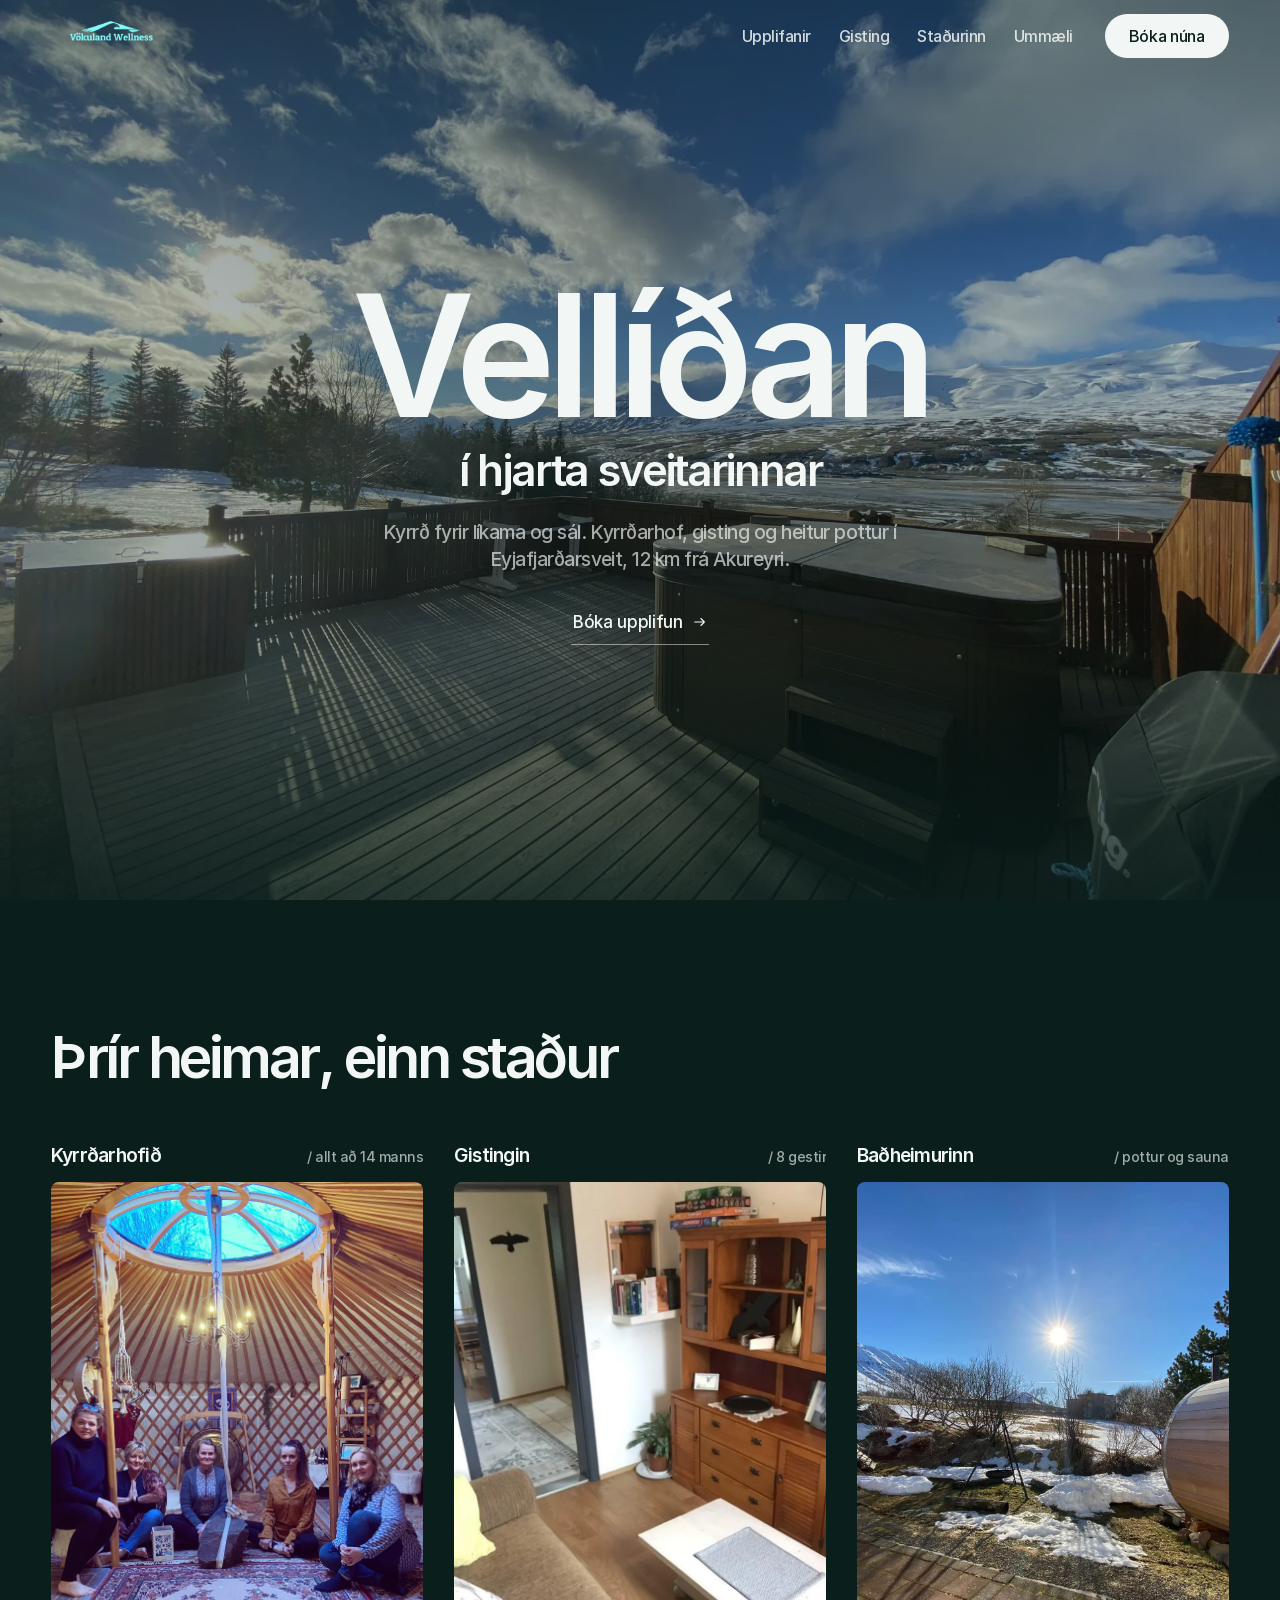
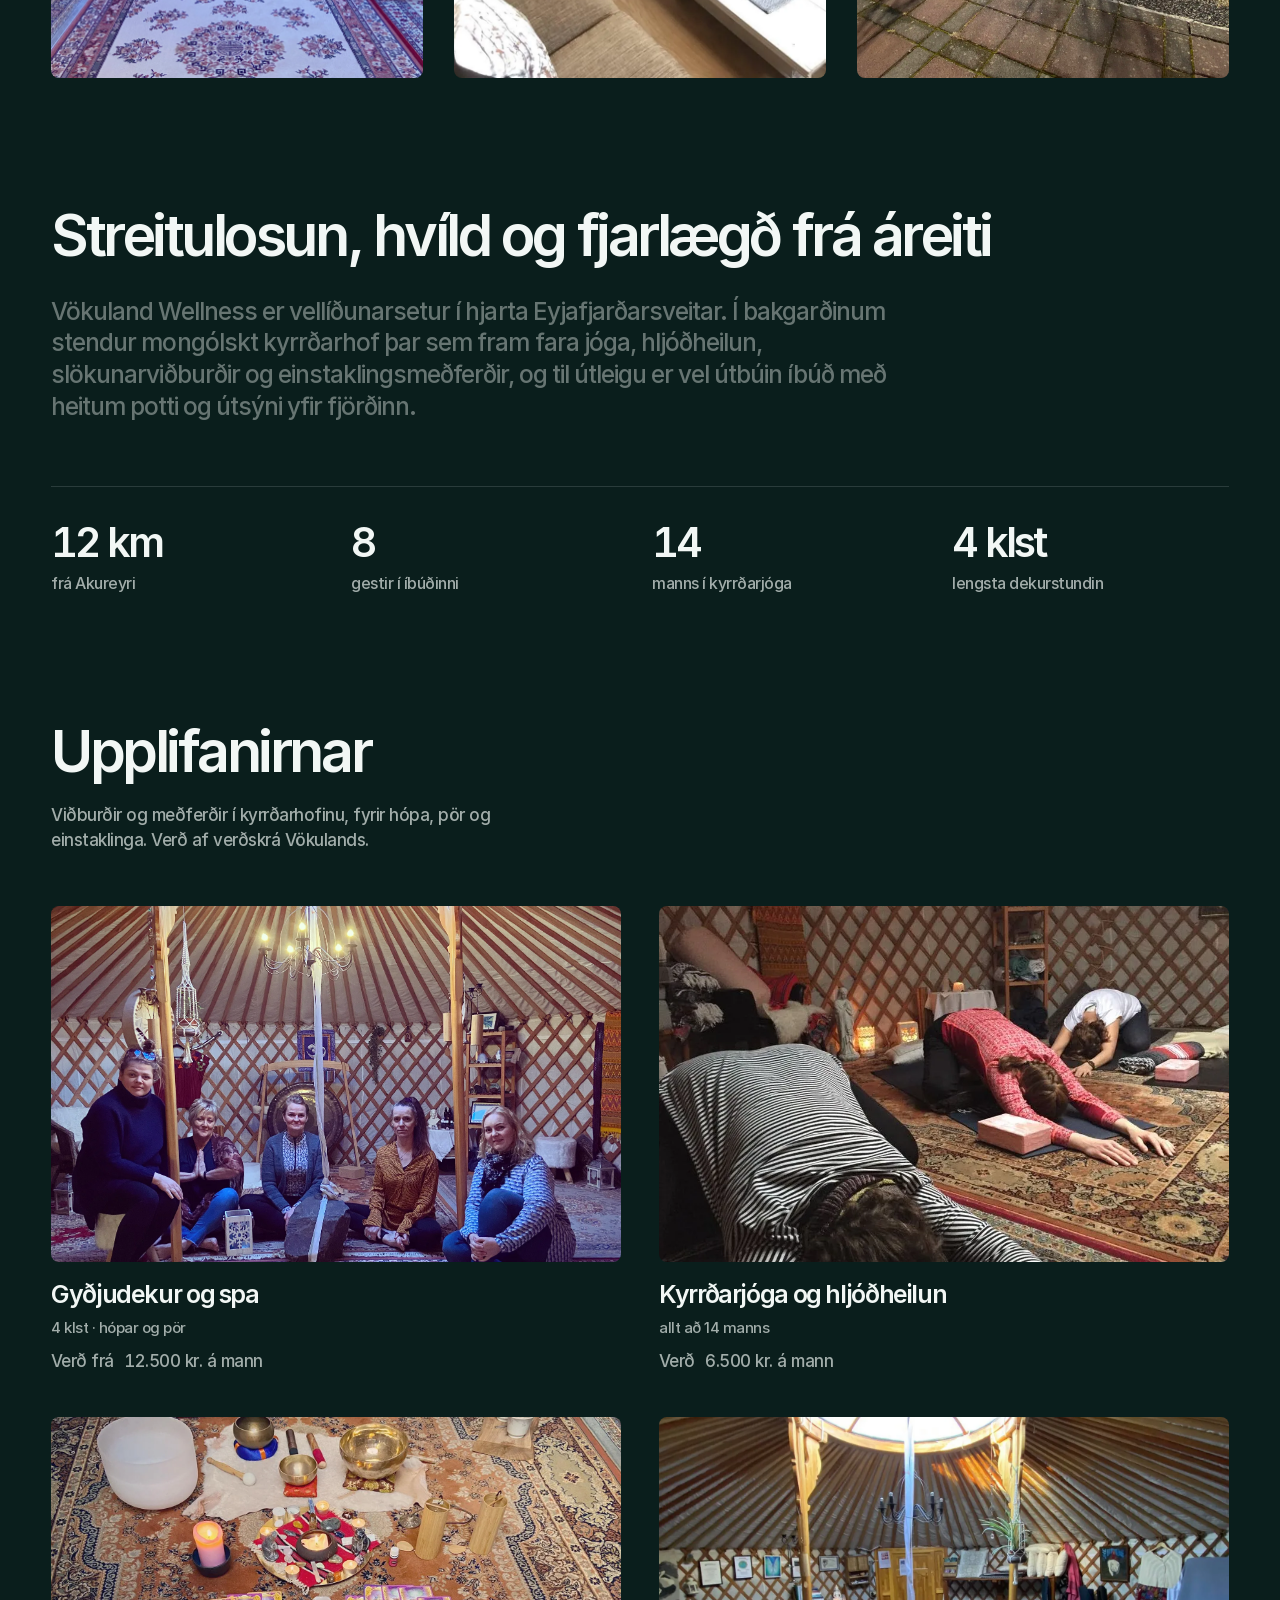
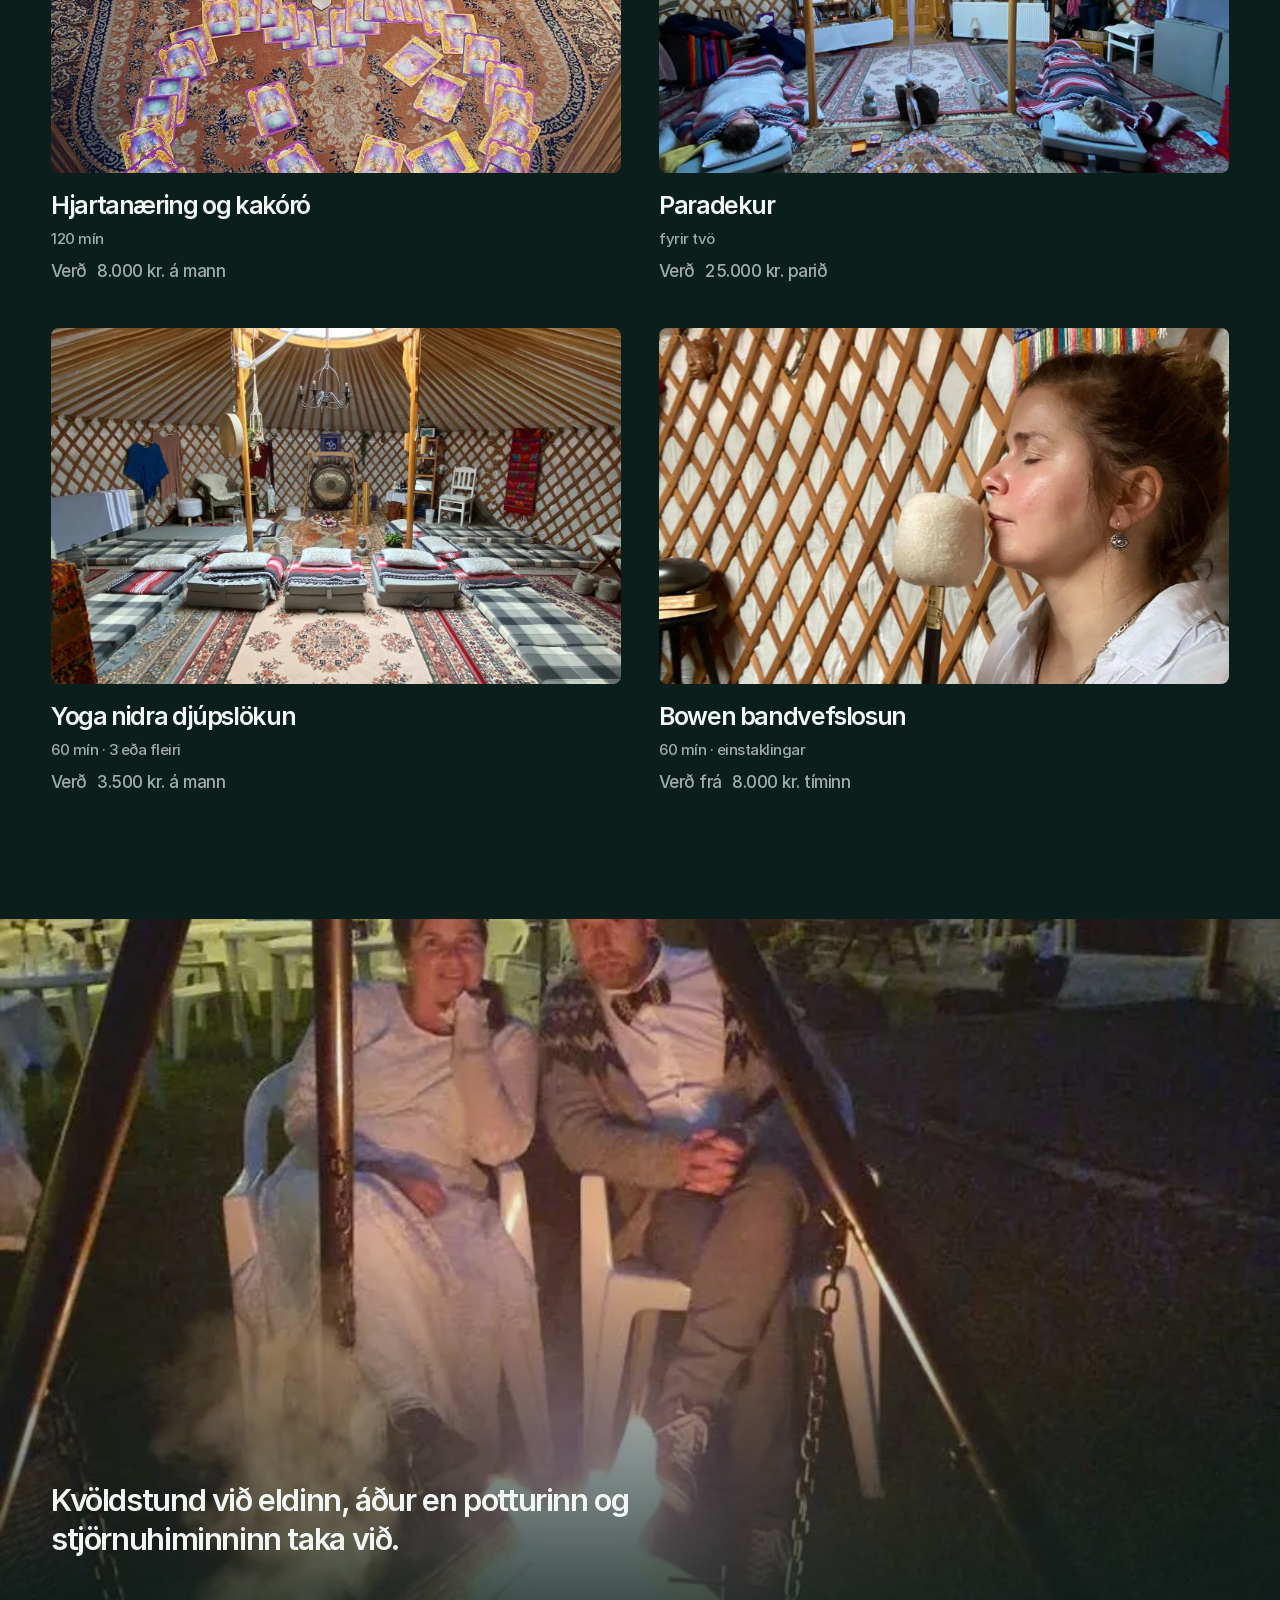
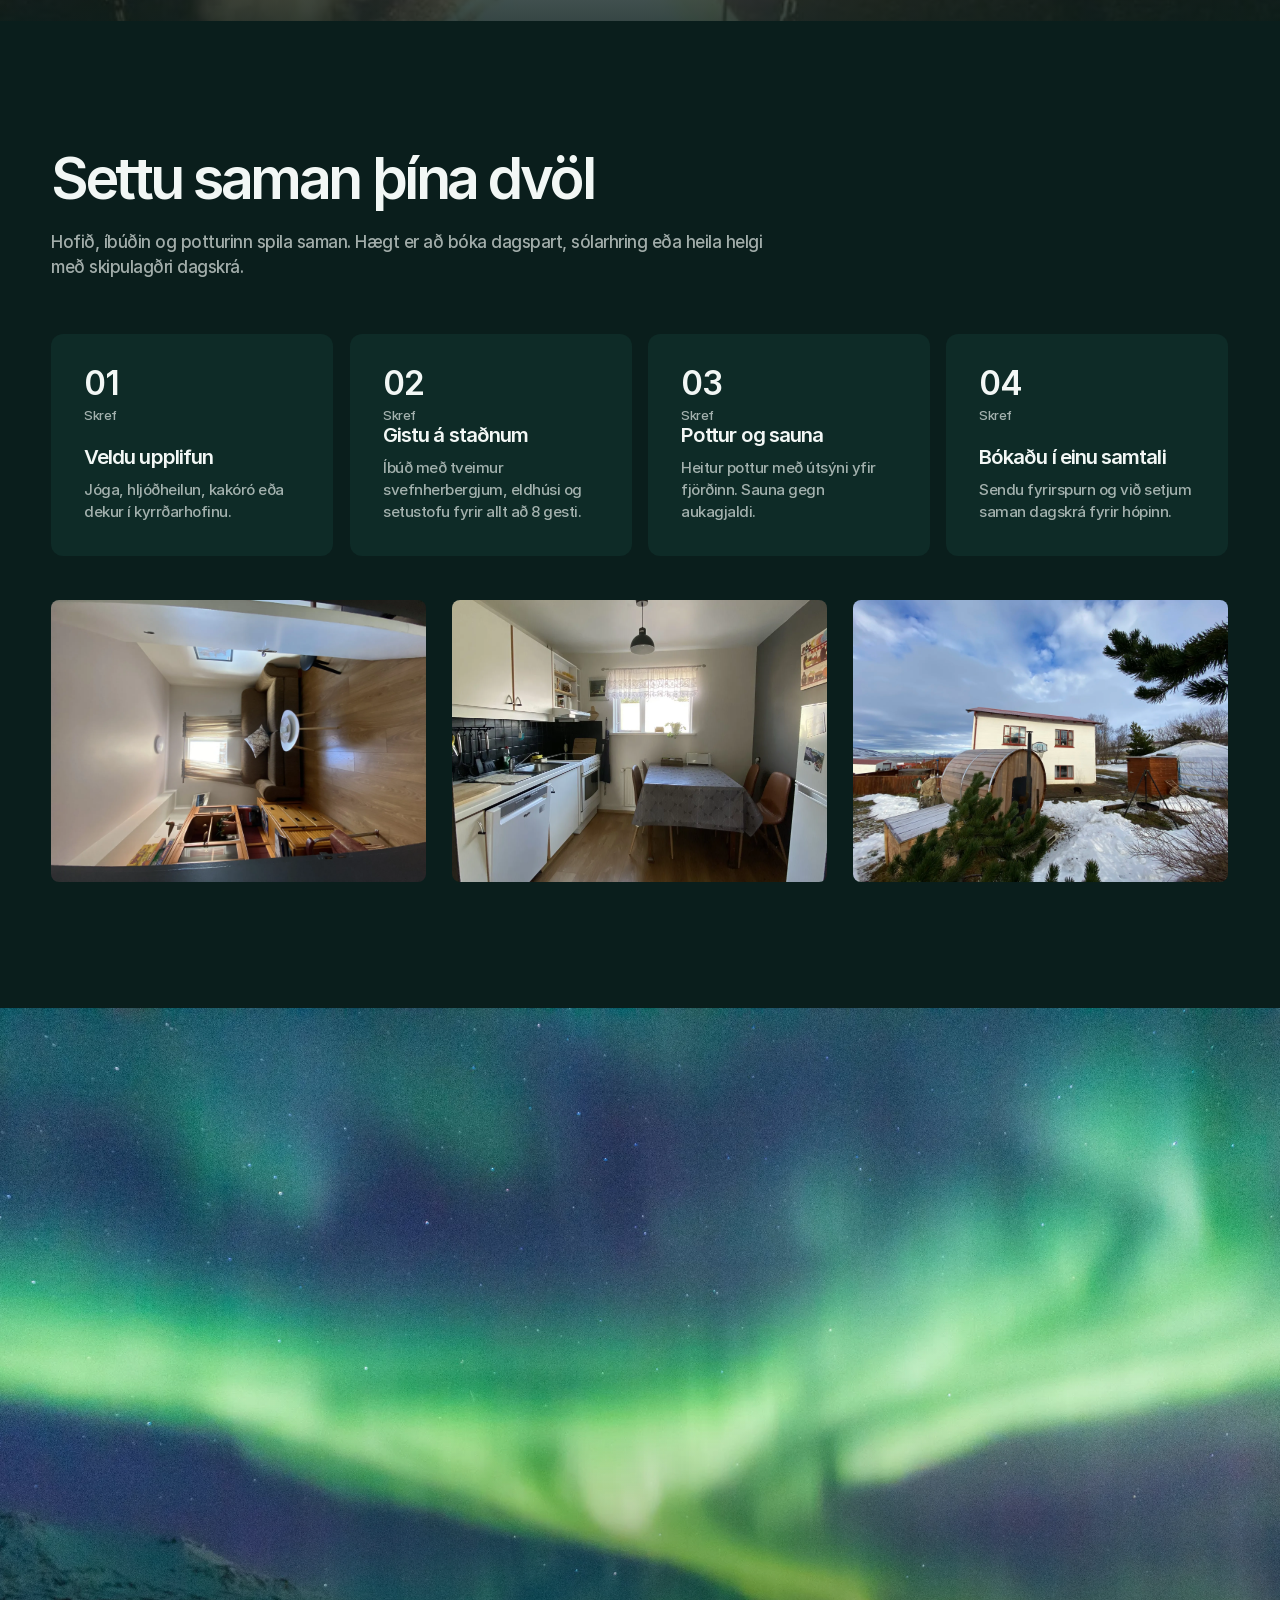
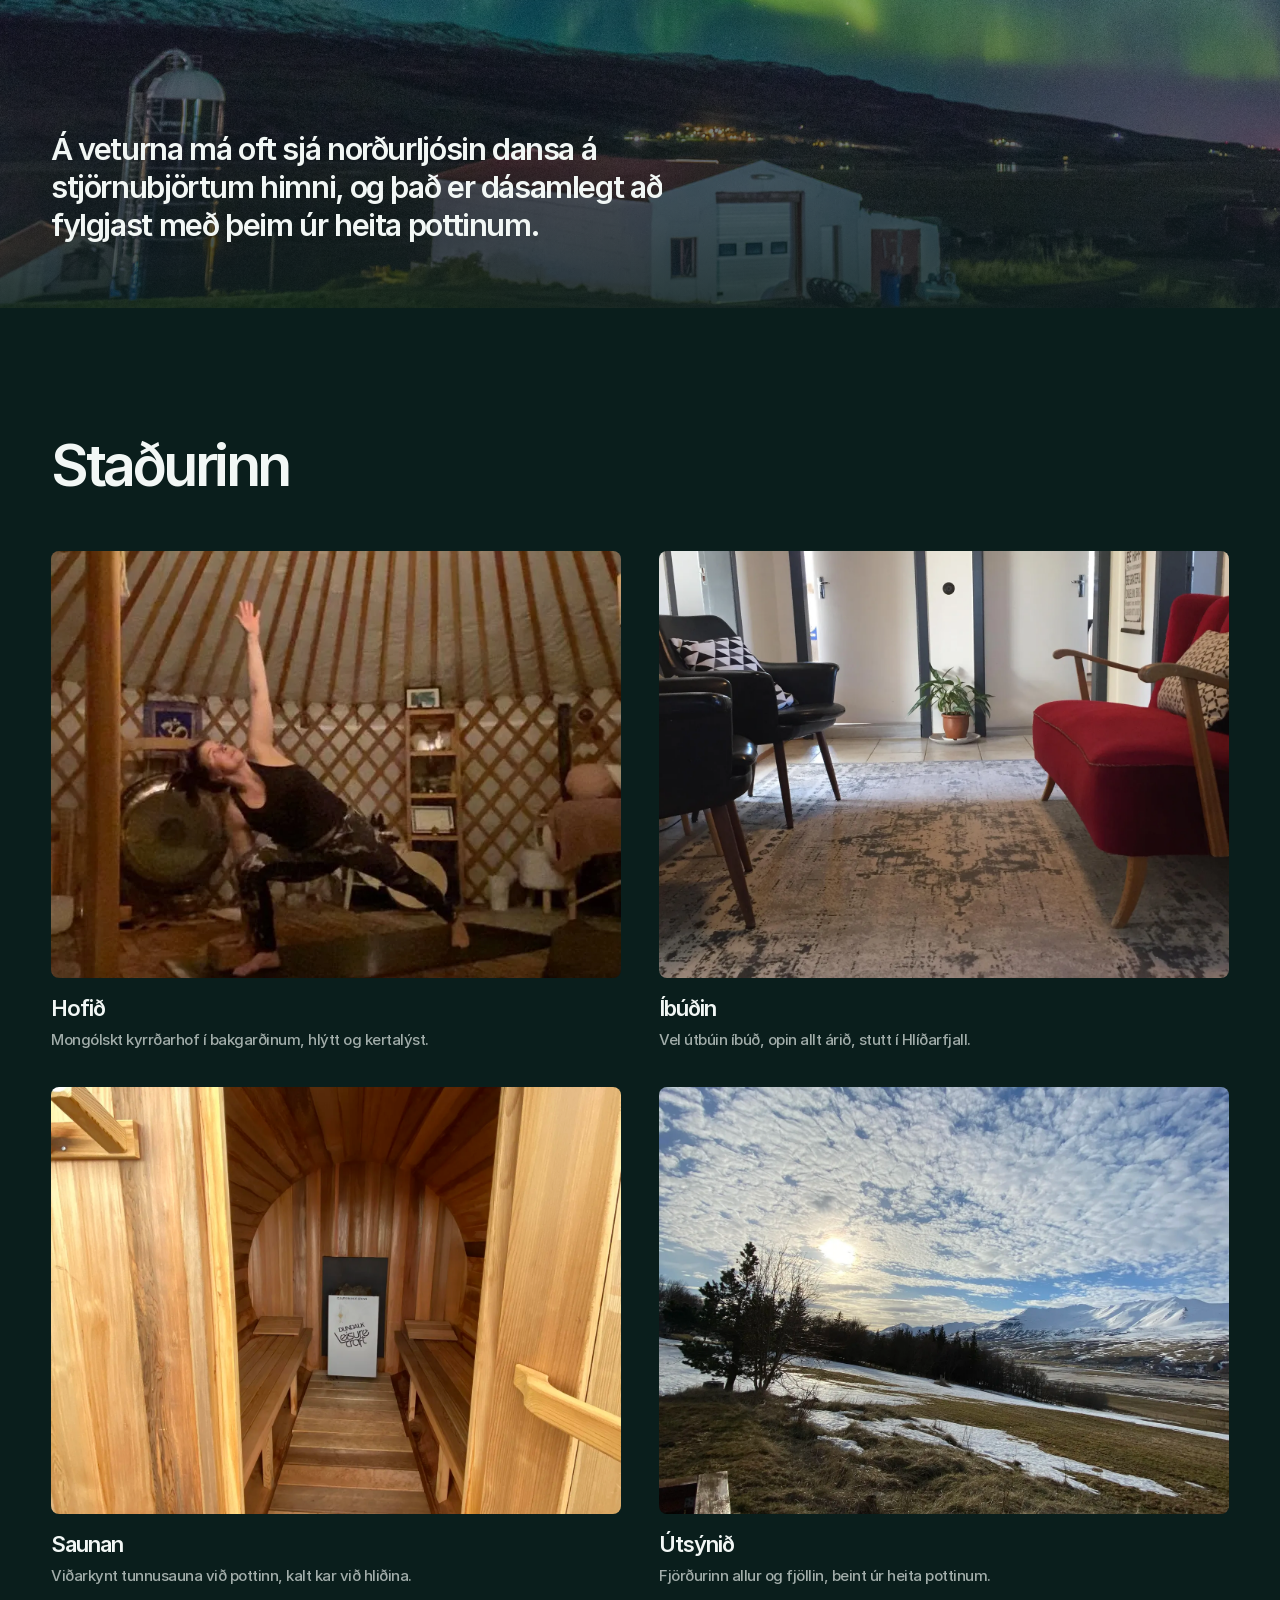
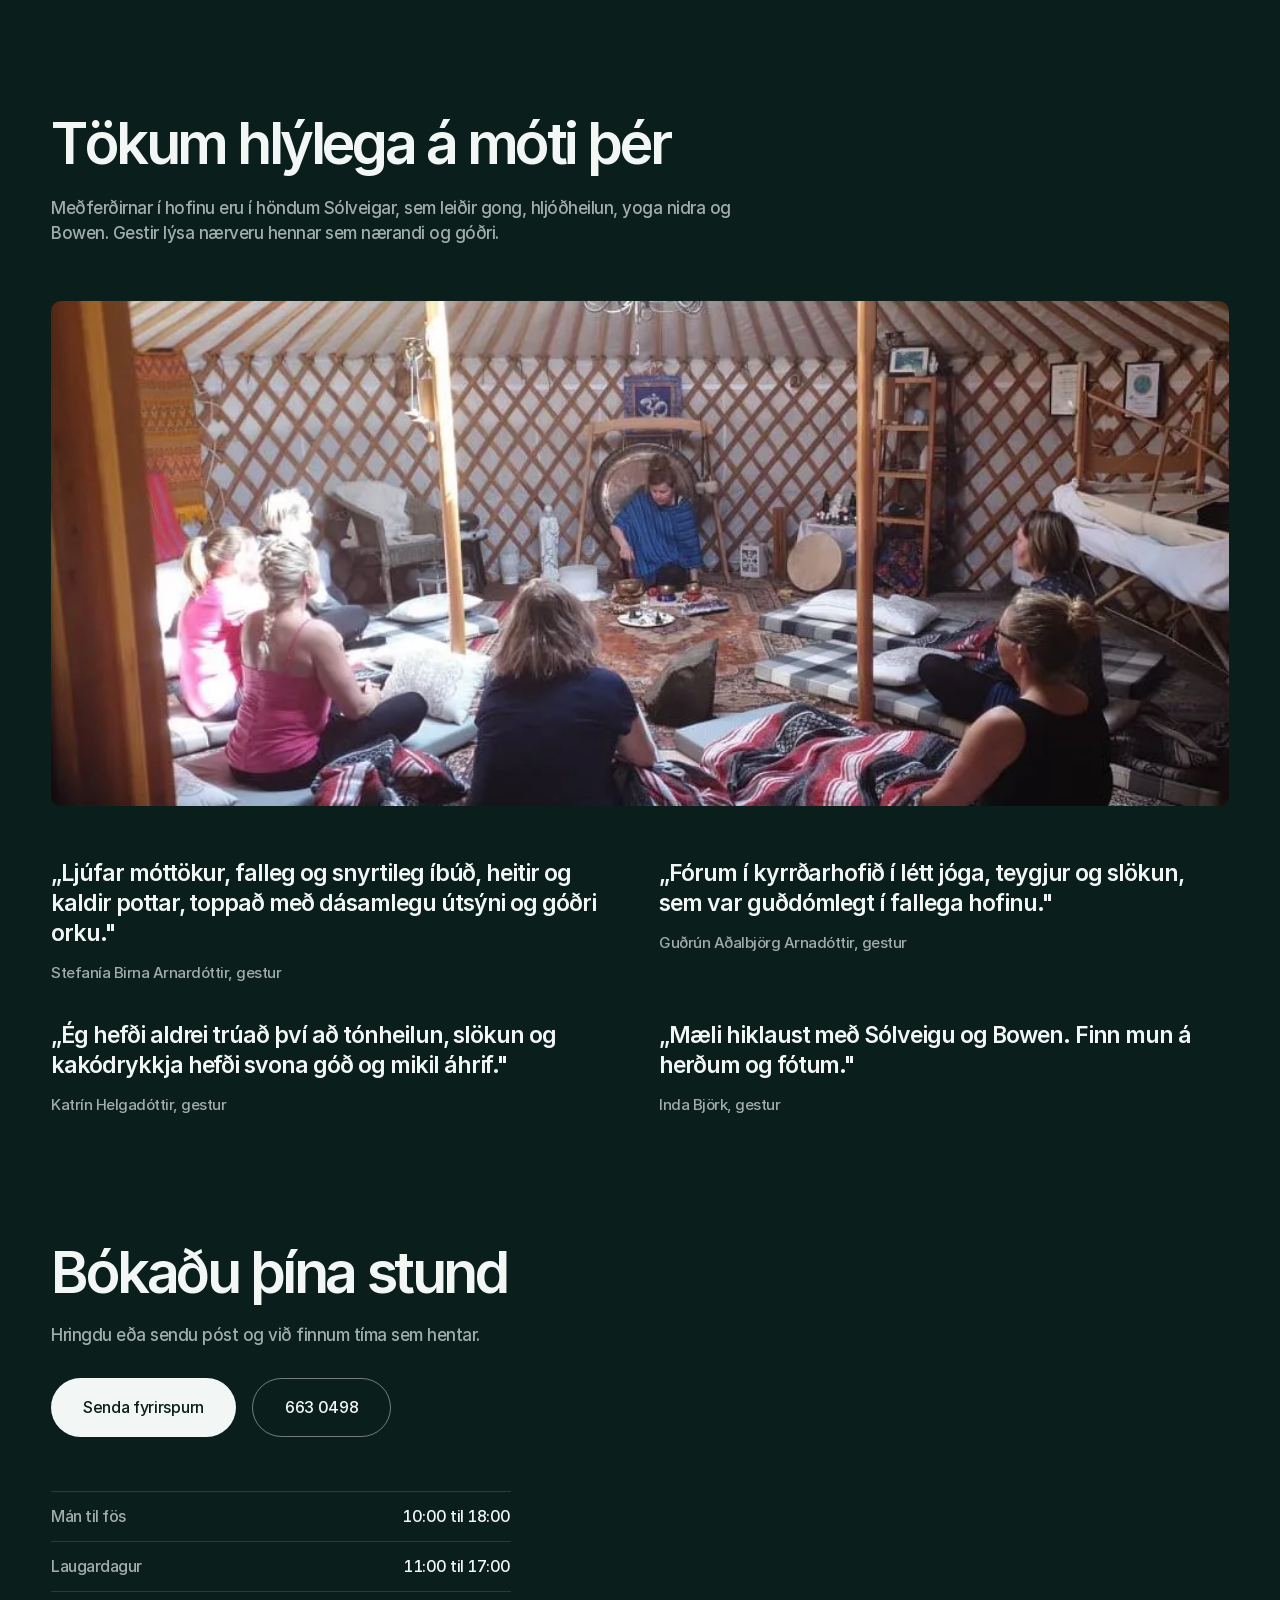
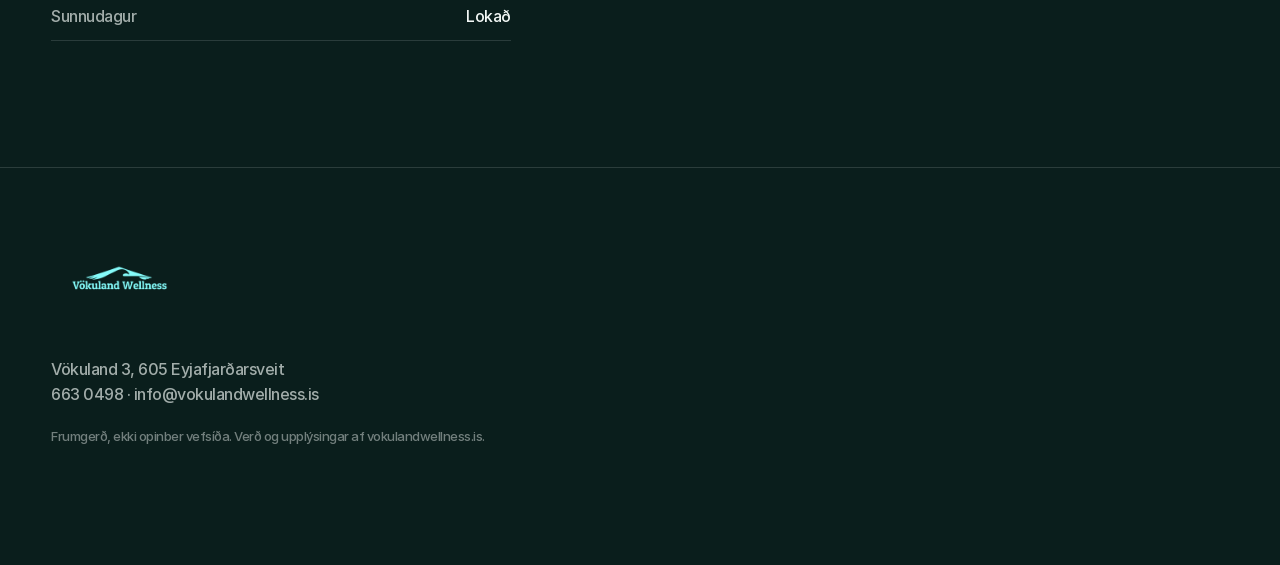
==== index.html @ 325814fb "Vökuland Wellness redesign prototype" ====
<!doctype html>
<html lang="is">
<head>
<meta charset="utf-8">
<meta name="viewport" content="width=device-width, initial-scale=1">
<title>Vökuland Wellness | Vellíðan í hjarta sveitarinnar</title>
<meta name="description" content="Kyrrðarhof, gisting og heitur pottur í Eyjafjarðarsveit, 12 km frá Akureyri. Jóga, hljóðheilun, Bowen og dekurstundir fyrir hópa, pör og einstaklinga.">
<meta name="robots" content="noindex, nofollow">
<meta name="theme-color" content="#0A1E1C">
<link rel="icon" type="image/png" href="assets/img/logo.png">
<link rel="preload" href="assets/fonts/Inter-SemiBold.woff2" as="font" type="font/woff2" crossorigin>
<link rel="preload" href="assets/img/hero-yurt-forsida.webp" as="image" fetchpriority="high">
<link rel="stylesheet" href="styles.css">
</head>
<body>

<a class="skip-link" href="#main">Beint í efni</a>

<header class="nav" id="top">
  <a class="nav-logo" href="#top" aria-label="Vökuland Wellness, efst á síðu">
    <img src="assets/img/logo.png" alt="Vökuland Wellness" width="150" height="120">
  </a>
  <nav class="nav-links" aria-label="Aðalvalmynd">
    <a href="#upplifanir">Upplifanir</a>
    <a href="#gisting">Gisting</a>
    <a href="#stadurinn">Staðurinn</a>
    <a href="#ummaeli">Ummæli</a>
  </nav>
  <a class="btn nav-cta" href="#boka">Bóka núna</a>
  <button class="burger" aria-label="Opna valmynd" aria-expanded="false" aria-controls="mobile-menu">
    <span></span><span></span>
  </button>
</header>

<div class="menu" id="mobile-menu" data-lenis-prevent hidden>
  <nav aria-label="Valmynd í síma">
    <a href="#upplifanir">Upplifanir</a>
    <a href="#gisting">Gisting</a>
    <a href="#stadurinn">Staðurinn</a>
    <a href="#ummaeli">Ummæli</a>
    <a href="#boka">Bóka núna</a>
  </nav>
  <div class="menu-foot">
    <a href="tel:+3546630498">663 0498</a>
    <a href="mailto:info@vokulandwellness.is">info@vokulandwellness.is</a>
  </div>
</div>

<main id="main">

  <!-- 2 · HERO -->
  <section class="hero">
    <picture class="hero-media">
      <source media="(max-width: 700px)" srcset="assets/img/hero-yurt-forsida-1000.webp">
      <img src="assets/img/hero-yurt-forsida.webp" alt="Heiti potturinn á pallinum í Vökulandi í kvöldsól, með útsýni yfir Eyjafjörð" fetchpriority="high">
    </picture>
    <div class="hero-scrim" aria-hidden="true"></div>
    <div class="hero-inner">
      <h1 class="hero-title">
        <span class="hero-word" data-anim="fade-up-big">Vellíðan</span>
        <span class="hero-line2" data-anim="fade-up-big">í hjarta sveitarinnar</span>
      </h1>
      <p class="hero-sub" data-split="lines">Kyrrð fyrir líkama og sál. Kyrrðarhof, gisting og heitur pottur í Eyjafjarðarsveit, 12 km frá Akureyri.</p>
      <div class="hero-cta" data-anim="fade-up-big">
        <a class="btn-quiet" href="#boka">
          <span class="bq-label">Bóka upplifun</span>
          <svg class="bq-arrow" viewBox="0 0 16 16" width="14" height="14" aria-hidden="true" fill="none" stroke="currentColor" stroke-width="1.25">
            <path d="M2 8h11M9 4l4 4-4 4" stroke-linecap="round" stroke-linejoin="round"/>
          </svg>
          <span class="bq-rule" aria-hidden="true"></span>
        </a>
      </div>
    </div>
  </section>

  <!-- 3 · THREE WORLDS -->
  <section class="worlds" aria-labelledby="worlds-h">
    <h2 id="worlds-h" class="h2 tw">Þrír heimar, einn staður</h2>
    <ul class="cat-cards">
      <li class="cat-card">
        <a href="#upplifanir">
          <span class="cat-head"><span class="cat-name">Kyrrðarhofið</span><span class="cat-meta">/ allt að 14 manns</span></span>
          <span class="cat-media"><img src="assets/img/group-gydjudekur.webp" alt="Hópur situr í hring undir ljóshjálmi kyrrðarhofsins" loading="lazy"></span>
        </a>
      </li>
      <li class="cat-card">
        <a href="#gisting">
          <span class="cat-head"><span class="cat-name">Gistingin</span><span class="cat-meta">/ 8 gestir</span></span>
          <span class="cat-media"><img src="assets/img/setustofa.webp" alt="Setustofa íbúðarinnar" loading="lazy"></span>
        </a>
      </li>
      <li class="cat-card">
        <a href="#stadurinn">
          <span class="cat-head"><span class="cat-name">Baðheimurinn</span><span class="cat-meta">/ pottur og sauna</span></span>
          <span class="cat-media"><img src="assets/img/sauna-exterior.webp" alt="Tunnusaunan úti í snjónum" loading="lazy"></span>
        </a>
      </li>
    </ul>
  </section>

  <!-- 4 · ABOUT + STATS -->
  <section class="about" aria-labelledby="about-h">
    <div class="about-copy">
      <h2 id="about-h" class="h2 tw">Streitulosun, hvíld og fjarlægð frá áreiti</h2>
      <p class="body-xl" data-split="brighten">Vökuland Wellness er vellíðunarsetur í hjarta Eyjafjarðarsveitar. Í bakgarðinum stendur mongólskt kyrrðarhof þar sem fram fara jóga, hljóðheilun, slökunarviðburðir og einstaklingsmeðferðir, og til útleigu er vel útbúin íbúð með heitum potti og útsýni yfir fjörðinn.</p>
    </div>
    <dl class="stats" data-anim="stagger">
      <div class="stat"><dt class="stat-n">12 km</dt><dd class="stat-l">frá Akureyri</dd></div>
      <div class="stat"><dt class="stat-n">8</dt><dd class="stat-l">gestir í íbúðinni</dd></div>
      <div class="stat"><dt class="stat-n">14</dt><dd class="stat-l">manns í kyrrðarjóga</dd></div>
      <div class="stat"><dt class="stat-n">4 klst</dt><dd class="stat-l">lengsta dekurstundin</dd></div>
    </dl>
  </section>

  <!-- 5 · EXPERIENCES -->
  <section class="featured" id="upplifanir" aria-labelledby="feat-h">
    <h2 id="feat-h" class="h2 tw">Upplifanirnar</h2>
    <p class="featured-lead" data-split="lines">Viðburðir og meðferðir í kyrrðarhofinu, fyrir hópa, pör og einstaklinga. Verð af verðskrá Vökulands.</p>
    <ul class="cards">
      <li class="card">
        <div class="card-media"><img src="assets/img/group-gydjudekur.webp" alt="Gyðjudekur, hópur kvenna undir ljóshjálmi hofsins" loading="lazy"></div>
        <h3 class="card-title"><span class="mask"><span class="mask-inner">Gyðjudekur og spa</span></span></h3>
        <p class="card-meta">4 klst · hópar og pör</p>
        <p class="card-price"><span>Verð frá</span> 12.500 kr. á mann</p>
      </li>
      <li class="card">
        <div class="card-media"><img src="assets/img/fb-wide.webp" alt="Kyrrðarjóga í hofinu" loading="lazy"></div>
        <h3 class="card-title"><span class="mask"><span class="mask-inner">Kyrrðarjóga og hljóðheilun</span></span></h3>
        <p class="card-meta">allt að 14 manns</p>
        <p class="card-price"><span>Verð</span> 6.500 kr. á mann</p>
      </li>
      <li class="card">
        <div class="card-media"><img src="assets/img/yurt-kyrrd-og-hvild.webp" alt="Athöfn í hofinu, spil og kerti á teppinu" loading="lazy"></div>
        <h3 class="card-title"><span class="mask"><span class="mask-inner">Hjartanæring og kakóró</span></span></h3>
        <p class="card-meta">120 mín</p>
        <p class="card-price"><span>Verð</span> 8.000 kr. á mann</p>
      </li>
      <li class="card">
        <div class="card-media"><img src="assets/img/paradekur.webp" alt="Ljóshjálmur kyrrðarhofsins að innan" loading="lazy"></div>
        <h3 class="card-title"><span class="mask"><span class="mask-inner">Paradekur</span></span></h3>
        <p class="card-meta">fyrir tvö</p>
        <p class="card-price"><span>Verð</span> 25.000 kr. parið</p>
      </li>
      <li class="card">
        <div class="card-media"><img src="assets/img/group-djupslokun.webp" alt="Djúpslökun og tónbað í kyrrðarhofinu" loading="lazy"></div>
        <h3 class="card-title"><span class="mask"><span class="mask-inner">Yoga nidra djúpslökun</span></span></h3>
        <p class="card-meta">60 mín · 3 eða fleiri</p>
        <p class="card-price"><span>Verð</span> 3.500 kr. á mann</p>
      </li>
      <li class="card">
        <div class="card-media"><img src="assets/img/hosts-solveig-bennyjar.webp" alt="Meðferðarstund í kyrrðarhofinu" loading="lazy"></div>
        <h3 class="card-title"><span class="mask"><span class="mask-inner">Bowen bandvefslosun</span></span></h3>
        <p class="card-meta">60 mín · einstaklingar</p>
        <p class="card-price"><span>Verð frá</span> 8.000 kr. tíminn</p>
      </li>
    </ul>
  </section>

  <!-- 5b · FIRE BAND -->
  <section class="fireband" aria-label="Kvöldstund við eldinn">
    <picture>
      <img src="assets/img/fire-circle.webp" alt="Gestir sitja við eld í kvöldhúminu í Vökulandi" loading="lazy">
    </picture>
    <div class="fireband-scrim" aria-hidden="true"></div>
    <p class="fireband-line" data-split="lines">Kvöldstund við eldinn, áður en potturinn og stjörnuhiminninn taka við.</p>
  </section>

  <!-- 6 · COMBINE STEPS -->
  <section class="combine" id="gisting" aria-labelledby="comb-h">
    <div class="combine-head">
      <h2 id="comb-h" class="h2 tw">Settu saman þína dvöl</h2>
      <p data-split="lines">Hofið, íbúðin og potturinn spila saman. Hægt er að bóka dagspart, sólarhring eða heila helgi með skipulagðri dagskrá.</p>
    </div>
    <ol class="steps">
      <li class="step" data-anim="stagger">
        <span class="step-n" aria-hidden="true">01</span>
        <span class="step-lbl" aria-hidden="true">Skref</span>
        <h3 class="step-t">Veldu upplifun</h3>
        <p>Jóga, hljóðheilun, kakóró eða dekur í kyrrðarhofinu.</p>
      </li>
      <li class="step" data-anim="stagger">
        <span class="step-n" aria-hidden="true">02</span>
        <span class="step-lbl" aria-hidden="true">Skref</span>
        <h3 class="step-t">Gistu á staðnum</h3>
        <p>Íbúð með tveimur svefnherbergjum, eldhúsi og setustofu fyrir allt að 8 gesti.</p>
      </li>
      <li class="step" data-anim="stagger">
        <span class="step-n" aria-hidden="true">03</span>
        <span class="step-lbl" aria-hidden="true">Skref</span>
        <h3 class="step-t">Pottur og sauna</h3>
        <p>Heitur pottur með útsýni yfir fjörðinn. Sauna gegn aukagjaldi.</p>
      </li>
      <li class="step" data-anim="stagger">
        <span class="step-n" aria-hidden="true">04</span>
        <span class="step-lbl" aria-hidden="true">Skref</span>
        <h3 class="step-t">Bókaðu í einu samtali</h3>
        <p>Sendu fyrirspurn og við setjum saman dagskrá fyrir hópinn.</p>
      </li>
    </ol>
    <ul class="apt-strip">
      <li data-anim="stagger"><img src="assets/img/apartment-stofan.webp" alt="Stofa íbúðarinnar" loading="lazy"></li>
      <li data-anim="stagger"><img src="assets/img/kitchen-eldhus.webp" alt="Eldhús íbúðarinnar" loading="lazy"></li>
      <li data-anim="stagger"><img src="assets/img/vokuland-exterior.webp" alt="Húsið og tunnusaunan í Vökulandi að vetri" loading="lazy"></li>
    </ul>
  </section>

  <!-- 7 · AURORA BAND -->
  <section class="aurora" aria-label="Norðurljós yfir Vökulandi">
    <picture>
      <source media="(max-width: 700px)" srcset="assets/img/landscape-0909-1000.webp">
      <img src="assets/img/landscape-0909.webp" alt="Norðurljós dansa yfir Vökulandi" loading="lazy">
    </picture>
    <div class="aurora-scrim" aria-hidden="true"></div>
    <p class="aurora-line" data-split="lines">Á veturna má oft sjá norðurljósin dansa á stjörnubjörtum himni, og það er dásamlegt að fylgjast með þeim úr heita pottinum.</p>
  </section>

  <!-- 8 · THE PLACE -->
  <section class="place" id="stadurinn" aria-labelledby="place-h">
    <h2 id="place-h" class="h2 tw">Staðurinn</h2>
    <ul class="tiles">
      <li class="tile" data-anim="stagger">
        <div class="tile-media"><img src="assets/img/yoga-styrkur.webp" alt="Jógastaða í hlýju lampaljósi hofsins" loading="lazy"></div>
        <h3 class="tile-t">Hofið</h3>
        <p class="tile-d">Mongólskt kyrrðarhof í bakgarðinum, hlýtt og kertalýst.</p>
      </li>
      <li class="tile" data-anim="stagger">
        <div class="tile-media"><img src="assets/img/guesthouse-holid.webp" alt="Holið í íbúðinni" loading="lazy"></div>
        <h3 class="tile-t">Íbúðin</h3>
        <p class="tile-d">Vel útbúin íbúð, opin allt árið, stutt í Hlíðarfjall.</p>
      </li>
      <li class="tile" data-anim="stagger">
        <div class="tile-media"><img src="assets/img/sauna-interior.webp" alt="Innan úr tunnusaununni" loading="lazy"></div>
        <h3 class="tile-t">Saunan</h3>
        <p class="tile-d">Viðarkynt tunnusauna við pottinn, kalt kar við hliðina.</p>
      </li>
      <li class="tile" data-anim="stagger">
        <div class="tile-media"><img src="assets/img/hottub-view-utsynid.webp" alt="Útsýnið yfir Eyjafjörð, tungl og ský yfir dalnum" loading="lazy"></div>
        <h3 class="tile-t">Útsýnið</h3>
        <p class="tile-d">Fjörðurinn allur og fjöllin, beint úr heita pottinum.</p>
      </li>
    </ul>
  </section>

  <!-- 9 · SOLVEIG + TESTIMONIALS -->
  <section class="voices" id="ummaeli" aria-labelledby="voices-h">
    <div class="voices-head">
      <h2 id="voices-h" class="h2 tw">Tökum hlýlega á móti þér</h2>
      <p data-split="lines">Meðferðirnar í hofinu eru í höndum Sólveigar, sem leiðir gong, hljóðheilun, yoga nidra og Bowen. Gestir lýsa nærveru hennar sem nærandi og góðri.</p>
    </div>
    <div class="voices-media" data-anim="fade-up-big">
      <img src="assets/img/glaera3.webp" alt="Hópur í hlýrri stund í kyrrðarhofinu" loading="lazy">
    </div>
    <ul class="quotes">
      <li class="quote" data-anim="stagger">
        <blockquote>„Ljúfar móttökur, falleg og snyrtileg íbúð, heitir og kaldir pottar, toppað með dásamlegu útsýni og góðri orku."</blockquote>
        <cite>Stefanía Birna Arnardóttir, gestur</cite>
      </li>
      <li class="quote" data-anim="stagger">
        <blockquote>„Fórum í kyrrðarhofið í létt jóga, teygjur og slökun, sem var guðdómlegt í fallega hofinu."</blockquote>
        <cite>Guðrún Aðalbjörg Arnadóttir, gestur</cite>
      </li>
      <li class="quote" data-anim="stagger">
        <blockquote>„Ég hefði aldrei trúað því að tónheilun, slökun og kakódrykkja hefði svona góð og mikil áhrif."</blockquote>
        <cite>Katrín Helgadóttir, gestur</cite>
      </li>
      <li class="quote" data-anim="stagger">
        <blockquote>„Mæli hiklaust með Sólveigu og Bowen. Finn mun á herðum og fótum."</blockquote>
        <cite>Inda Björk, gestur</cite>
      </li>
    </ul>
  </section>

  <!-- 10 · BOOKING -->
  <section class="booking" id="boka" aria-labelledby="boka-h">
    <h2 id="boka-h" class="h2 tw">Bókaðu þína stund</h2>
    <p class="booking-sub" data-split="lines">Hringdu eða sendu póst og við finnum tíma sem hentar.</p>
    <div class="booking-actions" data-anim="fade-up-big">
      <a class="btn" href="mailto:info@vokulandwellness.is?subject=B%C3%B3kun%20%C3%AD%20V%C3%B6kulandi">Senda fyrirspurn</a>
      <a class="btn btn-ghost" href="tel:+3546630498">663 0498</a>
    </div>
    <dl class="hours" data-anim="fade-up-big">
      <div><dt>Mán til fös</dt><dd>10:00 til 18:00</dd></div>
      <div><dt>Laugardagur</dt><dd>11:00 til 17:00</dd></div>
      <div><dt>Sunnudagur</dt><dd>Lokað</dd></div>
    </dl>
  </section>

</main>

<footer class="foot">
  <img class="foot-logo" src="assets/img/logo.png" alt="Vökuland Wellness" width="150" height="120" loading="lazy">
  <address>
    Vökuland 3, 605 Eyjafjarðarsveit<br>
    <a href="tel:+3546630498">663 0498</a> · <a href="mailto:info@vokulandwellness.is">info@vokulandwellness.is</a>
  </address>
  <p class="foot-note">Frumgerð, ekki opinber vefsíða. Verð og upplýsingar af vokulandwellness.is.</p>
</footer>

<div class="sticky-cta" aria-hidden="false">
  <a class="btn" href="#boka">Bóka</a>
  <a class="btn btn-ghost" href="tel:+3546630498">Hringja</a>
</div>

<script src="assets/vendor/lenis.min.js"></script>
<script src="assets/vendor/gsap.min.js"></script>
<script src="assets/vendor/ScrollTrigger.min.js"></script>
<script src="app.js"></script>
</body>
</html>
---- styles.css ----
/* Vökuland Vellíðan — Vita Travel transplant. Tokens per DESIGN.md */
:root {
  --ground: #0A1E1C;
  --surface: #0E2B27;
  --ink: #F2F7F5;
  --ink-60: rgba(242, 247, 245, .66);
  --ink-40: rgba(242, 247, 245, .45);
  --accent: #4CA7A3;
  --ease-soft: cubic-bezier(.32, .72, 0, 1);
  --nav-h: 72px;
  --pad-x: clamp(20px, 4vw, 64px);
}

@font-face { font-family: 'Inter'; src: url('assets/fonts/Inter-Regular.woff2') format('woff2'); font-weight: 400; font-display: swap; }
@font-face { font-family: 'Inter'; src: url('assets/fonts/Inter-Medium.woff2') format('woff2'); font-weight: 500; font-display: swap; }
@font-face { font-family: 'Inter'; src: url('assets/fonts/Inter-SemiBold.woff2') format('woff2'); font-weight: 600; font-display: swap; }

* { margin: 0; padding: 0; box-sizing: border-box; }
html { scroll-behavior: smooth; color-scheme: dark; }
html.lenis, html.lenis body { height: auto; }
html.lenis { scroll-behavior: auto; }
.lenis.lenis-smooth [data-lenis-prevent] { overscroll-behavior: contain; }
body {
  background: var(--ground);
  color: var(--ink);
  font-family: 'Inter', system-ui, sans-serif;
  font-weight: 500;
  font-size: 16px;
  line-height: 1.3;
  letter-spacing: -0.031em;
  overflow-x: clip;
}
img { display: block; max-width: 100%; }
a { color: inherit; text-decoration: none; -webkit-tap-highlight-color: transparent; }
a, button { touch-action: manipulation; }
ul, ol { list-style: none; }
section { scroll-margin-top: clamp(88px, 10vh, 120px); }

:focus-visible { outline: 2px solid var(--accent); outline-offset: 3px; border-radius: 4px; }

/* ---------- type ---------- */
.h2 {
  font-size: clamp(38px, 4.5vw, 60px);
  line-height: 1.1;
  font-weight: 600;
  letter-spacing: -0.06em;
}
.body-xl { font-size: clamp(20px, 2vw, 28px); line-height: 1.3; letter-spacing: -0.05em; font-weight: 600; }

/* char-split spans (JS adds) */
.tw .tw-char { display: inline-block; }
/* line-mask reveal wrappers (JS adds): translate-only, mask clips */
.lm { display: block; overflow: hidden; }
.lm-in { display: block; will-change: transform; }
/* drawing hairlines (JS replaces the static border) */
.rule-line { position: absolute; left: 0; right: 0; top: 0; height: 1px; background: rgba(242, 247, 245, .14); transform-origin: left center; }

/* ---------- buttons ---------- */
.btn {
  display: inline-flex;
  align-items: center;
  justify-content: center;
  background: var(--ink);
  color: var(--ground);
  border-radius: 80px;
  padding: 18px 32px;
  font-size: 16px;
  font-weight: 500;
  letter-spacing: -0.02em;
  white-space: nowrap;
  transition: transform .18s var(--ease-soft), background .18s;
}

.btn:active { transform: scale(.98); }
/* quiet CTA: label + hairline + arrow, no filled pill (hero only) */
.btn-quiet {
  position: relative;
  display: inline-flex;
  align-items: center;
  gap: 10px;
  padding: 6px 2px 12px;
  color: var(--ink);
  font-size: 17px;
  font-weight: 500;
  letter-spacing: -0.02em;
}
.bq-arrow { transition: transform .2s var(--ease-soft); }

.bq-rule {
  position: absolute;
  left: 0; right: 0; bottom: 0;
  height: 1px;
  background: currentColor;
  opacity: .5;
  transform-origin: left center;
  transition: opacity .2s var(--ease-soft);
}


@media (hover: hover) and (pointer: fine) {
  .btn:hover { transform: translateY(-2px); }
  .btn-quiet:hover .bq-arrow { transform: translateX(5px); }
  .btn-quiet:hover .bq-rule { opacity: 1; }
  .btn-ghost:hover { border-color: var(--ink); }
  .nav-links a:hover { opacity: 1; }
  .cat-card a:hover .cat-media img { transform: scale(1.06); }
  .card:hover .card-media img { transform: scale(1.06); }
  .apt-strip li:hover img { transform: scale(1.06); }
  .tile:hover .tile-media img { transform: scale(1.06); }
  .foot address a:hover { color: var(--ink); }
}

/* reveal cover: sits over the hero photo only, never over the page (JS-built,
   so a no-JS visitor never meets a cover at all) */
.hero-cover {
  position: absolute;
  inset: 0;
  z-index: 1;
  background: var(--ground);
  pointer-events: none;
}
.hero-media { will-change: transform; }

.btn-ghost { background: transparent; color: var(--ink); border: 1px solid var(--ink-40); }


/* ---------- nav ---------- */
.nav {
  position: fixed;
  inset: 0 0 auto 0;
  height: var(--nav-h);
  display: flex;
  align-items: center;
  gap: 32px;
  padding: 0 var(--pad-x);
  z-index: 40;
  transition: background .4s;
}
.nav.is-scrolled { background: rgba(10, 30, 28, .92); backdrop-filter: blur(12px); }
.nav-logo img { width: 116px; height: auto; filter: brightness(1.55) saturate(.85); }
.nav-links { display: flex; gap: 28px; margin-left: auto; }
.nav-links a { font-size: 16px; color: var(--ink); opacity: .85; transition: opacity .18s; }

.nav .nav-cta { padding: 12px 24px; color: var(--ground); }
.burger {
  display: none;
  background: none;
  border: 0;
  width: 44px;
  height: 44px;
  cursor: pointer;
  position: relative;
  margin-left: auto;
}
.burger span {
  position: absolute;
  left: 10px;
  right: 10px;
  top: 21px;                 /* both bars share one origin; offset via transform only */
  height: 2px;
  background: var(--ink);
  transition: transform .38s var(--ease-soft);
}
.burger span:nth-child(1) { transform: translateY(-4px); }
.burger span:nth-child(2) { transform: translateY(4px); }
.burger.is-open span:nth-child(1) { transform: translateY(0) rotate(45deg); }
.burger.is-open span:nth-child(2) { transform: translateY(0) rotate(-45deg); }

.skip-link {
  position: absolute; left: -9999px; top: 0; z-index: 60;
  background: var(--ink); color: var(--ground);
  padding: 12px 20px; border-radius: 0 0 8px 0;
}
.skip-link:focus { left: 0; }
.menu[hidden] { display: none; }
.menu {
  overscroll-behavior: contain;
  position: fixed;
  inset: 0;
  z-index: 30;
  background: var(--ground);
  display: flex;
  flex-direction: column;
  justify-content: center;
  padding: var(--pad-x);
}
.menu nav { display: flex; flex-direction: column; gap: 8px; }
.menu nav a {
  font-size: clamp(34px, 9vw, 52px);
  font-weight: 600;
  letter-spacing: -0.05em;
  line-height: 1.15;
  padding: 6px 0;
}
.menu-foot { margin-top: 48px; display: flex; flex-direction: column; gap: 8px; color: var(--ink-60); }

/* ---------- hero ---------- */
.hero {
  position: relative;
  min-height: 100svh;
  display: flex;
  align-items: center;
}
.hero-media, .hero-media img {
  position: absolute;
  inset: 0;
  width: 100%;
  height: 100%;
  object-fit: cover;
}
.hero-scrim {
  position: absolute;
  inset: 0;
  background: linear-gradient(to top, rgba(10, 30, 28, .88) 0%, rgba(10, 30, 28, .34) 30%, rgba(10, 30, 28, .28) 62%, rgba(10, 30, 28, .5) 100%), radial-gradient(ellipse at 50% 55%, rgba(10, 30, 28, .28), transparent 70%);
}
.hero-inner {
  position: relative;
  z-index: 2;              /* above .hero-cover, so the mark is never covered */
  width: 100%;
  padding: clamp(64px, 10vh, 120px) var(--pad-x) clamp(48px, 8vh, 96px);
  text-align: center;
  display: flex;
  flex-direction: column;
  align-items: center;
}
.hero-title { font-weight: 600; }
.hero-word {
  display: block;
  font-size: clamp(64px, 13.2vw, 190px);
  line-height: .98;
  letter-spacing: -0.052em;
}
.hero-line2 {
  display: block;
  font-size: clamp(26px, 3.4vw, 48px);
  line-height: 1.12;
  letter-spacing: -0.05em;
  color: var(--ink);
  margin-top: 8px;
}
.hero-sub {
  max-width: 620px;
  margin-left: auto;
  margin-right: auto;
  margin-top: 24px;
  font-size: clamp(17px, 1.5vw, 20px);
  line-height: 1.4;
  letter-spacing: -0.028em;
  color: var(--ink-60);
}
.hero-cta { margin-top: 32px; }

/* ---------- worlds: 3-up category cards (ref structure) ---------- */
.worlds { padding: clamp(96px, 14vh, 176px) var(--pad-x) 0; }
.cat-cards {
  margin-top: clamp(40px, 6vh, 72px);
  display: grid;
  grid-template-columns: repeat(3, 1fr);
  gap: clamp(20px, 2.4vw, 36px);
}
.cat-card a { display: block; }
.cat-head {
  display: flex;
  align-items: baseline;
  justify-content: space-between;
  gap: 12px;
  padding-bottom: 14px;
}
.cat-name { font-size: clamp(19px, 1.5vw, 22px); font-weight: 600; letter-spacing: -0.04em; }
.cat-meta { color: var(--ink-60); font-size: 14px; text-align: right; }
.cat-media { display: block; aspect-ratio: 3 / 4; overflow: hidden; border-radius: 8px; }
.cat-media img { width: 100%; height: 100%; object-fit: cover; transition: transform .7s var(--ease-soft); }


/* ---------- about + stats ---------- */
.about { padding: clamp(96px, 14vh, 176px) var(--pad-x) 0; }
.about-copy { max-width: 980px; }
.about-copy .body-xl { margin-top: 28px; color: var(--ink); max-width: 60ch; letter-spacing: -0.04em; font-weight: 500; font-size: clamp(19px, 1.9vw, 26px); }
.stats {
  margin-top: clamp(48px, 7vh, 88px);
  display: grid;
  grid-template-columns: repeat(4, 1fr);
  gap: 24px;
  border-top: 1px solid rgba(242, 247, 245, .14);
  padding-top: clamp(28px, 4vh, 44px);
}
.stat-n { font-size: clamp(32px, 3.2vw, 45px); font-weight: 600; letter-spacing: -0.066em; line-height: 1; }
.stat-l { margin-top: 10px; color: var(--ink-60); font-size: 16px; }

/* ---------- featured cards ---------- */
.featured { padding: clamp(96px, 14vh, 176px) var(--pad-x) 0; }
.featured-lead { margin-top: 20px; max-width: 52ch; color: var(--ink-60); font-size: 17px; line-height: 1.45; }
.cards {
  margin-top: clamp(40px, 6vh, 72px);
  display: grid;
  grid-template-columns: repeat(2, 1fr);
  gap: clamp(40px, 5vh, 72px) clamp(24px, 3vw, 48px);
}
.card-media {
  aspect-ratio: 16 / 10;
  overflow: hidden;
  border-radius: 8px;
}
.card-media img { width: 100%; height: 100%; object-fit: cover; transition: transform .7s var(--ease-soft); }

.card-title { margin-top: 18px; font-size: clamp(22px, 1.95vw, 28px); font-weight: 600; letter-spacing: -0.055em; line-height: 1.2; }
.mask { display: block; overflow: hidden; }
.mask-inner { display: block; }
.card-meta { margin-top: 8px; color: var(--ink-60); font-size: 15px; }
.card-price { margin-top: 12px; font-size: 17px; font-weight: 600; letter-spacing: -0.03em; }
.card-price span { color: var(--ink-60); font-weight: 500; margin-right: 6px; }

/* ---------- combine steps ---------- */
.combine { padding: clamp(96px, 14vh, 176px) var(--pad-x) 0; }
.combine-head { max-width: 760px; }
.combine-head p { margin-top: 20px; color: var(--ink-60); font-size: 17px; line-height: 1.45; }
.steps {
  margin-top: clamp(40px, 6vh, 72px);
  display: grid;
  grid-template-columns: repeat(4, 1fr);
  gap: 16px;
  counter-reset: step;
}
.step {
  background: var(--surface);
  border-radius: 12px;
  padding: clamp(24px, 2.6vw, 36px);
  min-height: 220px;
  display: flex;
  flex-direction: column;
}
.step-n { color: var(--ink); font-size: clamp(30px, 2.6vw, 40px); font-weight: 600; letter-spacing: -0.05em; line-height: 1; }
.step-lbl { display: block; margin-top: 6px; color: var(--ink-60); font-size: 13px; }
.step-t { margin-top: auto; font-size: clamp(19px, 1.6vw, 23px); font-weight: 600; letter-spacing: -0.045em; line-height: 1.15; }
.step p { margin-top: 10px; color: var(--ink-60); font-size: 15px; line-height: 1.45; }

.apt-strip {
  margin-top: clamp(32px, 5vh, 56px);
  display: grid;
  grid-template-columns: repeat(3, 1fr);
  gap: clamp(16px, 2vw, 28px);
}
.apt-strip li { aspect-ratio: 4 / 3; overflow: hidden; border-radius: 8px; }
.apt-strip img { width: 100%; height: 100%; object-fit: cover; transition: transform .7s var(--ease-soft); }


/* ---------- aurora band ---------- */
.aurora { position: relative; margin-top: clamp(96px, 14vh, 176px); min-height: 100svh; display: flex; align-items: flex-end; }
.aurora picture, .aurora img { position: absolute; inset: 0; width: 100%; height: 100%; object-fit: cover; }
.aurora-scrim { position: absolute; inset: 0; background: linear-gradient(to top, rgba(10, 30, 28, .82), rgba(10, 30, 28, .05) 55%); }
.aurora-line {
  position: relative;
  padding: 0 var(--pad-x) clamp(40px, 7vh, 80px);
  max-width: 820px;
  font-size: clamp(22px, 2.4vw, 34px);
  font-weight: 600;
  letter-spacing: -0.045em;
  line-height: 1.25;
}

/* ---------- fire band ---------- */
.fireband { position: relative; margin-top: clamp(96px, 14vh, 176px); min-height: 78svh; display: flex; align-items: flex-end; }
.fireband picture, .fireband img { position: absolute; inset: 0; width: 100%; height: 100%; object-fit: cover; }
.fireband-scrim { position: absolute; inset: 0; background: linear-gradient(to top, rgba(10, 30, 28, .82), rgba(10, 30, 28, .06) 55%); }
.fireband-line {
  position: relative;
  padding: 0 var(--pad-x) clamp(40px, 7vh, 80px);
  max-width: 720px;
  font-size: clamp(22px, 2.4vw, 34px);
  font-weight: 600;
  letter-spacing: -0.045em;
  line-height: 1.25;
}

/* ---------- place tiles ---------- */
.place { padding: clamp(96px, 14vh, 176px) var(--pad-x) 0; }
.tiles {
  margin-top: clamp(40px, 6vh, 72px);
  display: grid;
  grid-template-columns: repeat(2, 1fr);
  gap: clamp(32px, 4vh, 56px) clamp(24px, 3vw, 48px);
}
.tile-media { aspect-ratio: 4 / 3; overflow: hidden; border-radius: 8px; }
.tile-media img { width: 100%; height: 100%; object-fit: cover; transition: transform .7s var(--ease-soft); }

.tile-t { margin-top: 16px; font-size: 22px; font-weight: 600; letter-spacing: -0.045em; }
.tile-d { margin-top: 6px; color: var(--ink-60); font-size: 15px; line-height: 1.45; }

/* ---------- voices ---------- */
.voices { padding: clamp(96px, 14vh, 176px) var(--pad-x) 0; }
.voices-head { max-width: 760px; }
.voices-head p { margin-top: 20px; color: var(--ink-60); font-size: 17px; line-height: 1.5; }
.voices-media { margin-top: clamp(40px, 6vh, 72px); aspect-ratio: 21 / 9; overflow: hidden; border-radius: 10px; }
.voices-media img { width: 100%; height: 100%; object-fit: cover; }
.quotes {
  margin-top: clamp(40px, 6vh, 64px);
  display: grid;
  grid-template-columns: repeat(2, 1fr);
  gap: clamp(24px, 3vw, 48px);
}
.quote blockquote {
  font-size: clamp(19px, 1.8vw, 24px);
  font-weight: 600;
  letter-spacing: -0.045em;
  line-height: 1.3;
}
.quote cite { display: block; margin-top: 14px; font-style: normal; color: var(--ink-60); font-size: 15px; }

/* ---------- booking ---------- */
.booking { padding: clamp(96px, 14vh, 176px) var(--pad-x) clamp(96px, 14vh, 160px); text-align: left; }
.booking-sub { margin-top: 20px; color: var(--ink-60); font-size: 17px; }
.booking-actions { margin-top: 32px; display: flex; gap: 16px; flex-wrap: wrap; }
.hours {
  margin-top: clamp(40px, 6vh, 64px);
  max-width: 460px;
  border-top: 1px solid rgba(242, 247, 245, .14);
}
.hours div {
  display: flex;
  justify-content: space-between;
  padding: 14px 0;
  border-bottom: 1px solid rgba(242, 247, 245, .14);
}
.hours dt { color: var(--ink-60); }
.hours dd, .card-price, .stat-n { font-variant-numeric: tabular-nums; }

/* ---------- footer ---------- */
.foot {
  padding: clamp(48px, 7vh, 80px) var(--pad-x) 120px;
  border-top: 1px solid rgba(242, 247, 245, .14);
  display: flex;
  flex-direction: column;
  gap: 20px;
}
.foot-logo { width: 132px; height: auto; filter: brightness(1.55) saturate(.85); }
.foot address { font-style: normal; color: var(--ink-60); line-height: 1.6; }

.foot-note { color: var(--ink-40); font-size: 13px; }

/* ---------- sticky mobile CTA ---------- */
.sticky-cta {
  display: none;
  position: fixed;
  left: 16px;
  right: 16px;
  bottom: 16px;
  z-index: 25;
  gap: 10px;
}
.sticky-cta .btn { flex: 1; padding: 16px 20px; }

/* ---------- responsive ---------- */
@media (max-width: 1023px) {
  .steps { grid-template-columns: repeat(2, 1fr); }
}
@media (max-width: 899px) {
  .hero-inner { padding-bottom: clamp(120px, 16vh, 160px); }
  .cat-cards { grid-template-columns: 1fr; }
  .apt-strip { grid-template-columns: 1fr; }
  .nav-links, .nav .nav-cta { display: none; }
  .burger { display: block; }
  .sticky-cta { display: flex; }
  .foot { padding-bottom: 140px; }
}
@media (max-width: 700px) {
  .cards { grid-template-columns: 1fr; }
  .tiles { grid-template-columns: 1fr; }
  .steps { grid-template-columns: 1fr; }
  .stats { grid-template-columns: repeat(2, 1fr); row-gap: 36px; }
  .quotes { grid-template-columns: 1fr; }
  .step { min-height: 0; }
  .step-t { margin-top: 14px; }
}

/* ---------- motion base: JS adds .js; without it, all visible ---------- */
.js [data-anim], .js .tw, .js .mask-inner { will-change: transform, opacity; }

@media (prefers-reduced-motion: reduce) {
  html { scroll-behavior: auto; }
  /* drop movement, KEEP colour and opacity feedback so the UI still responds */
  *, *::before, *::after { animation: none !important; }
  *, *::before, *::after { transition-property: opacity, color, background-color, border-color !important; transition-duration: .15s !important; }
  .card-media img, .cat-media img, .tile-media img, .apt-strip img { transform: none !important; }
  .btn:hover { transform: none !important; }
  .bq-arrow { transition-property: none !important; }
}
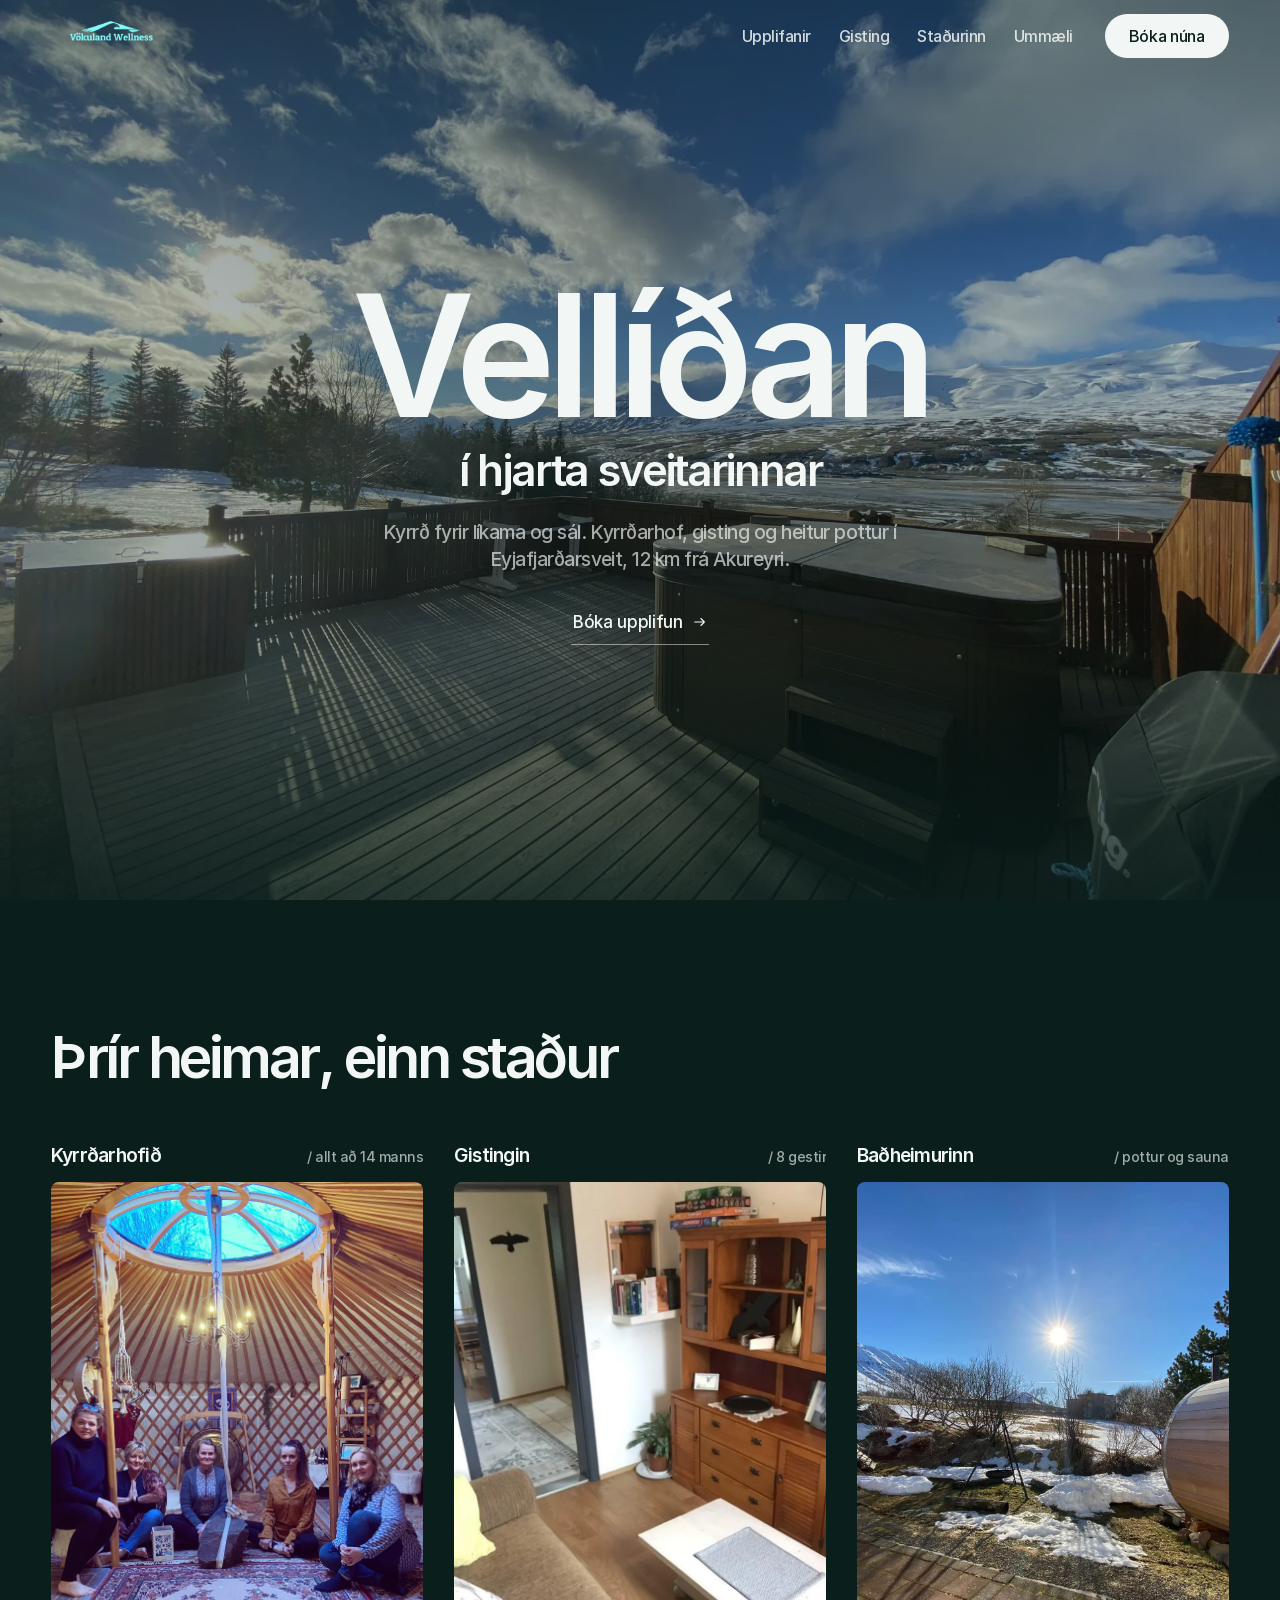
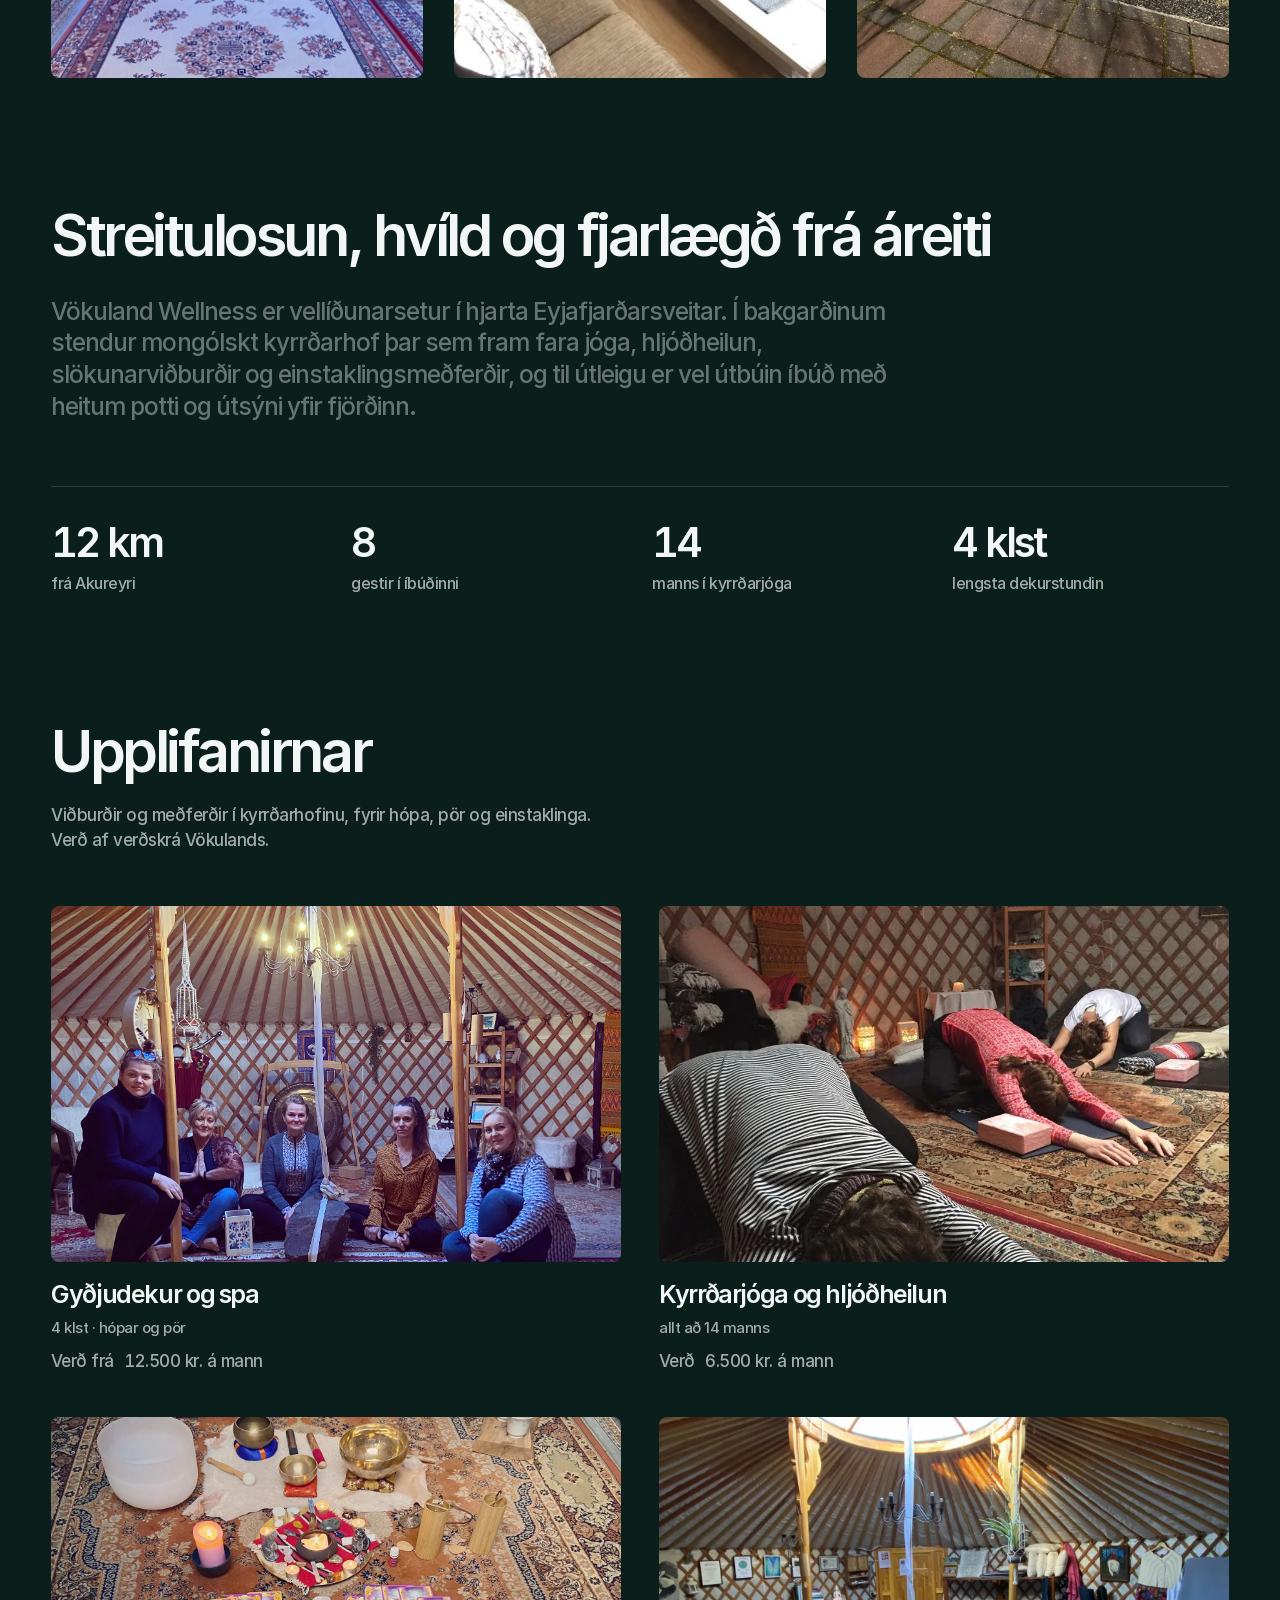
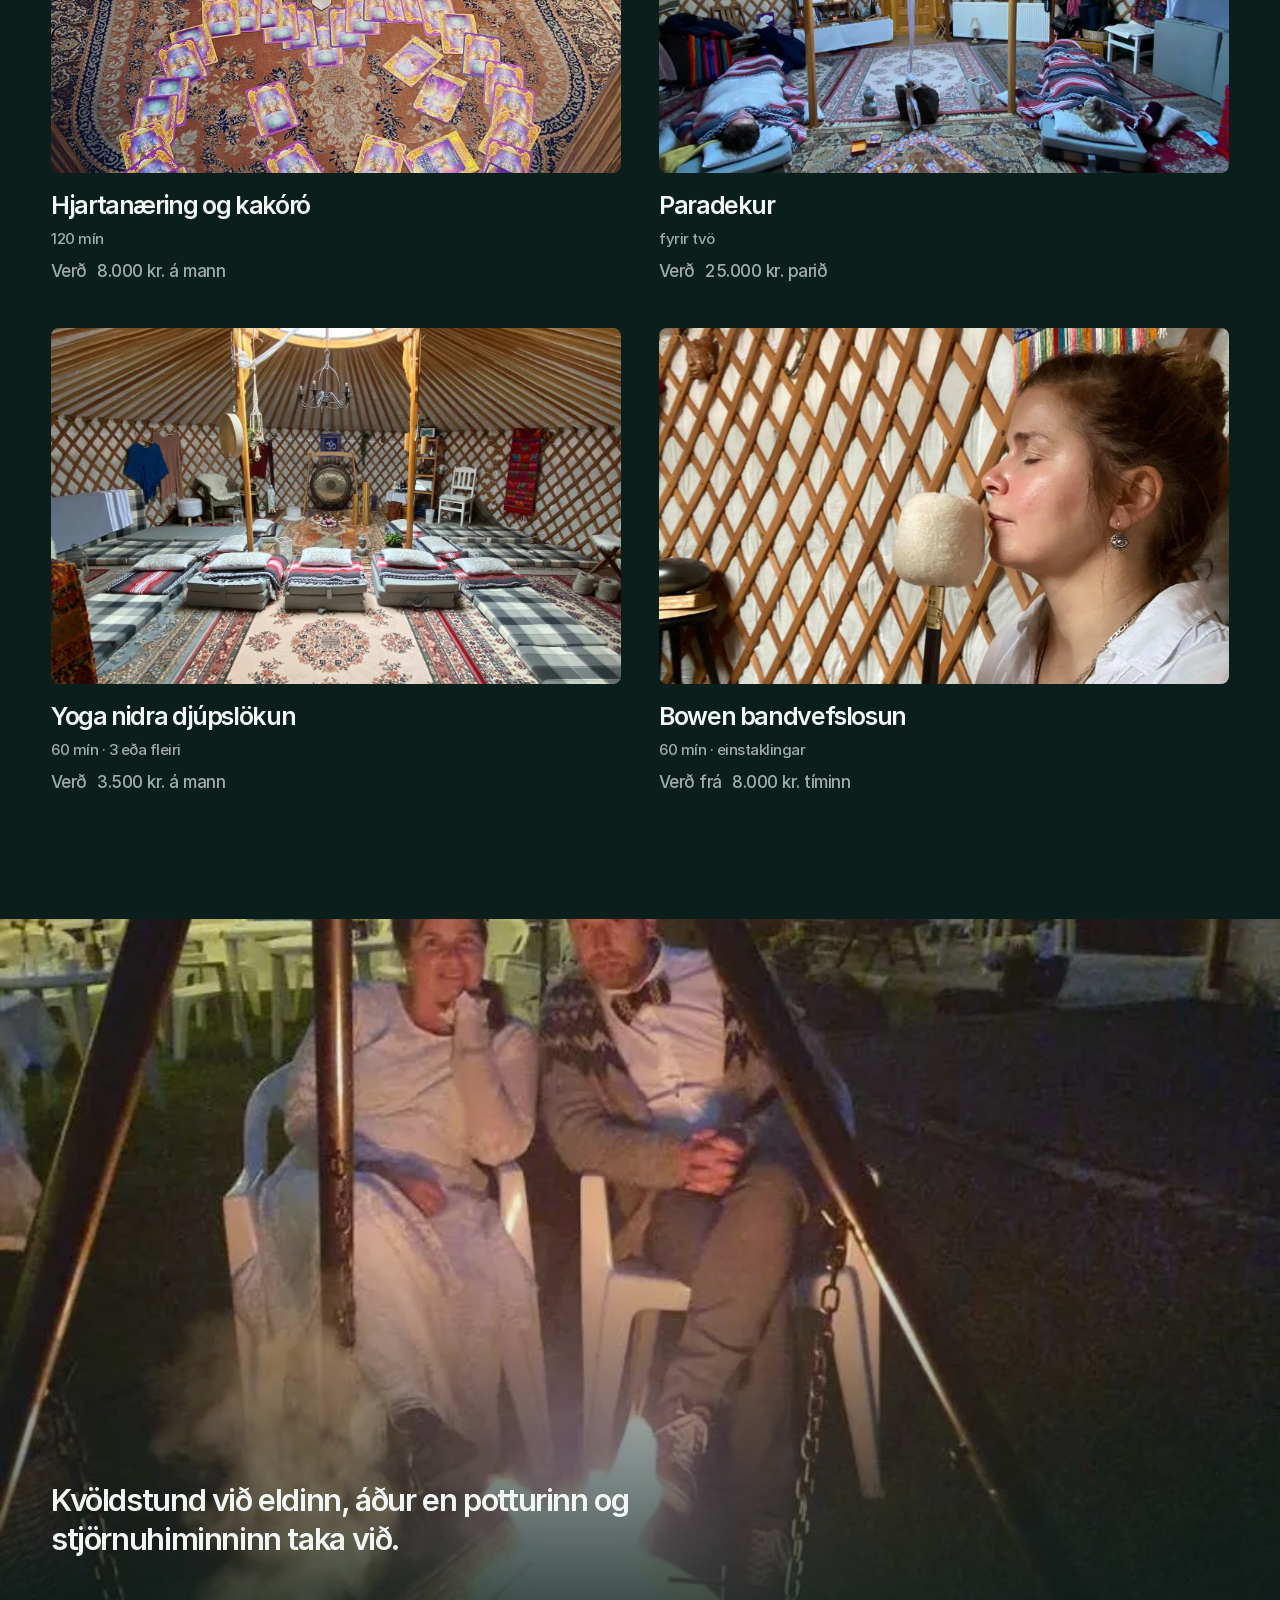
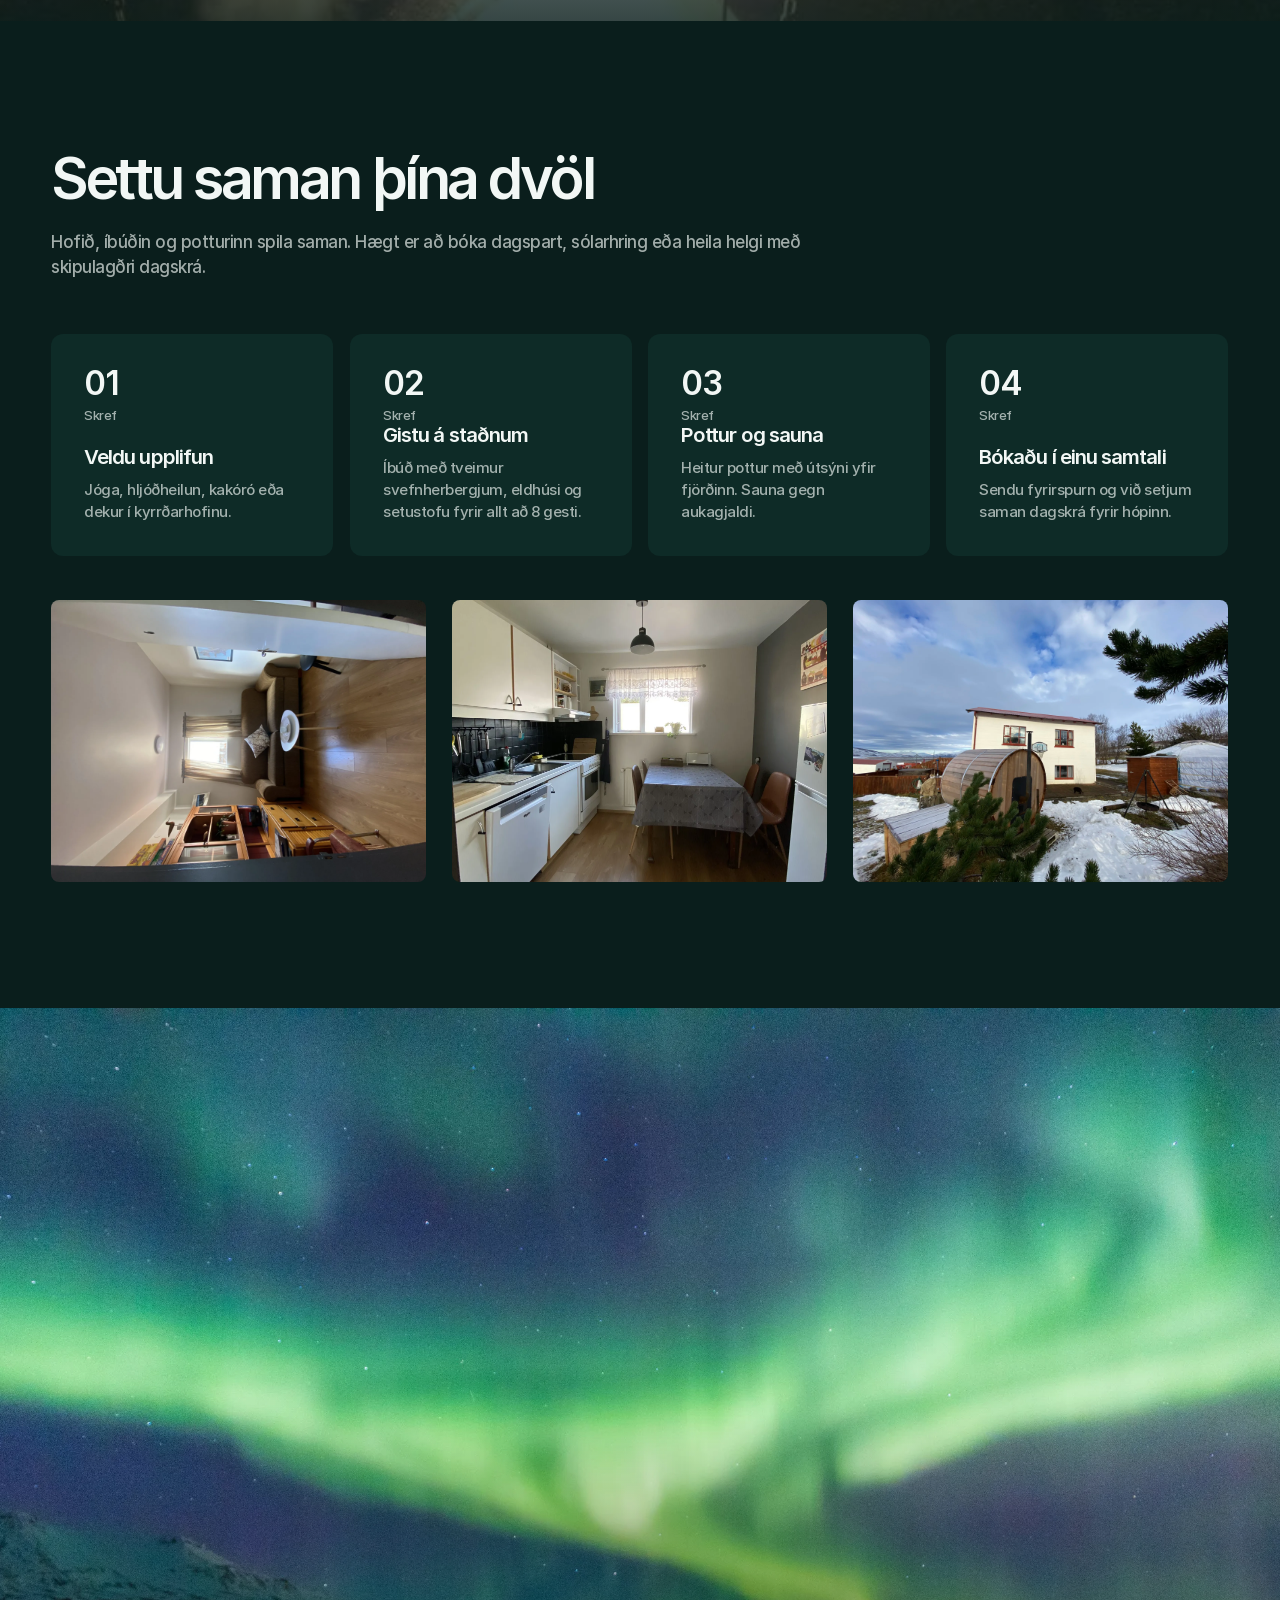
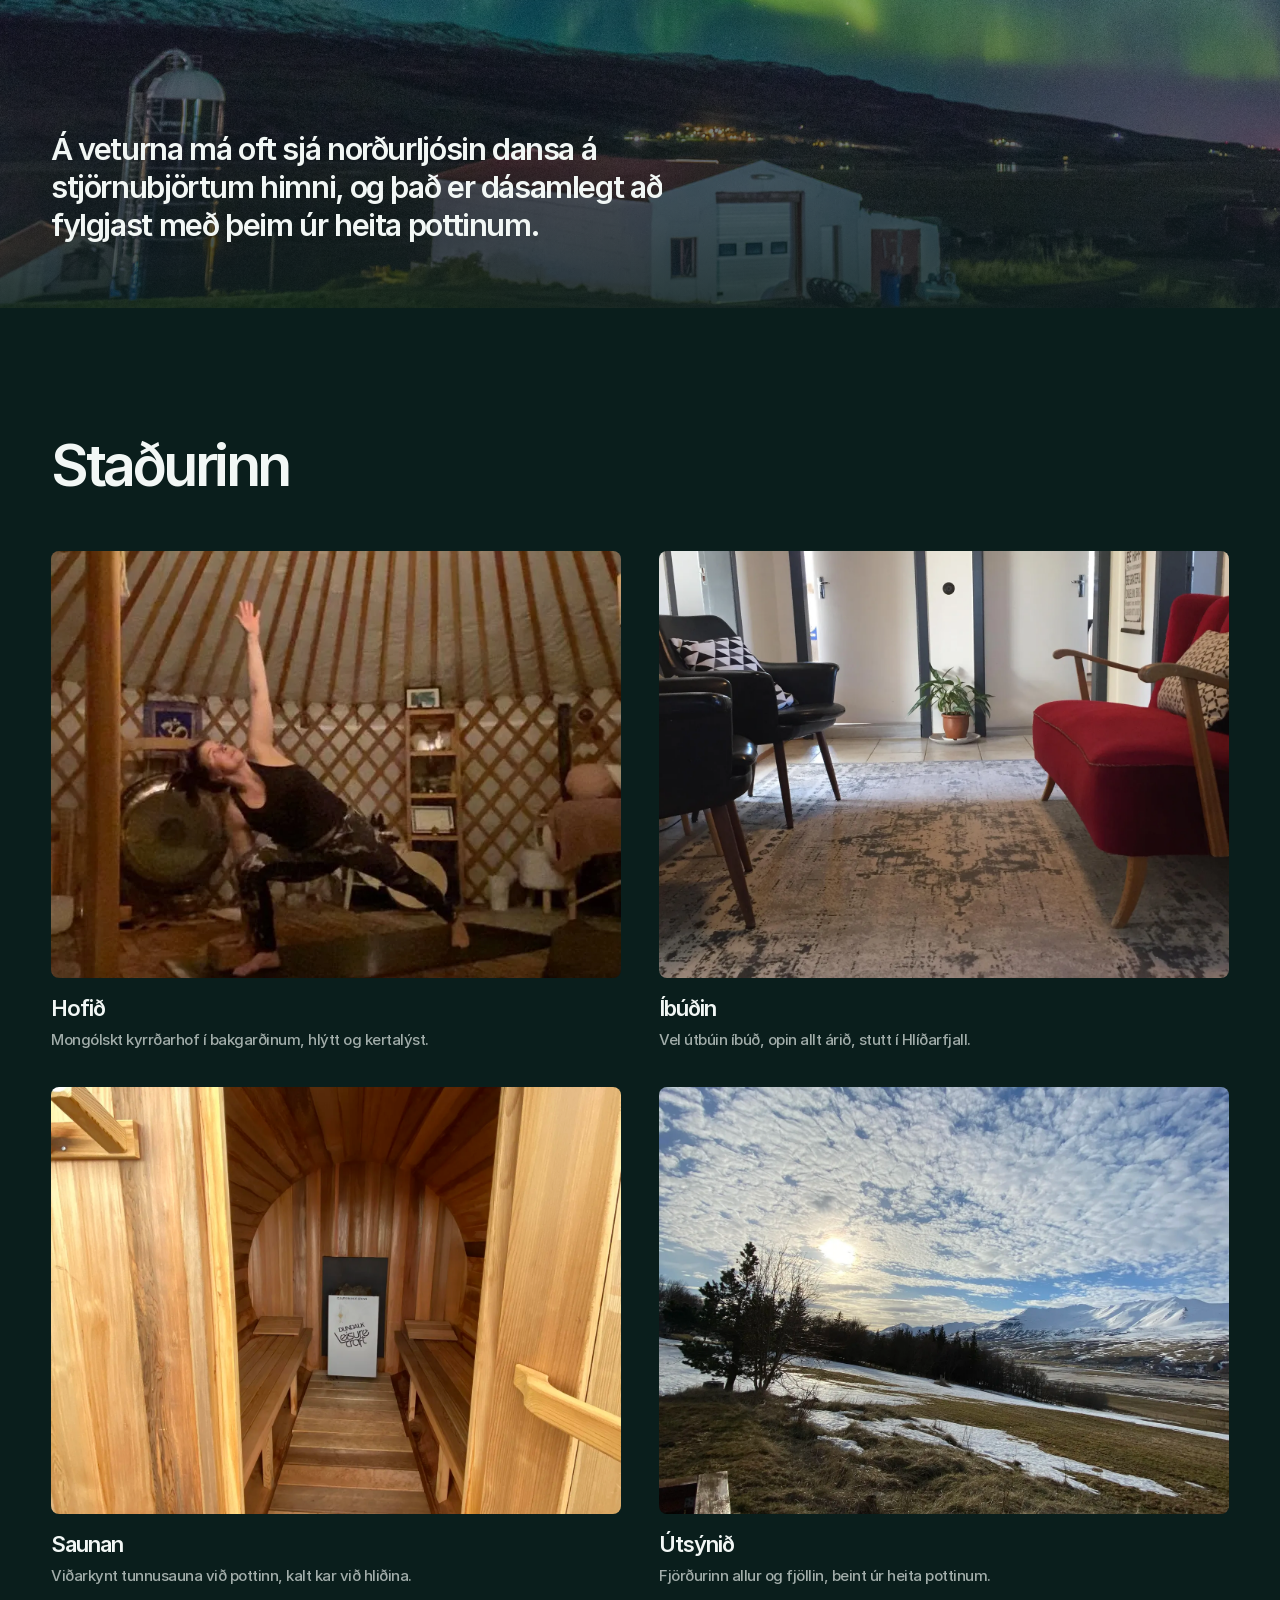
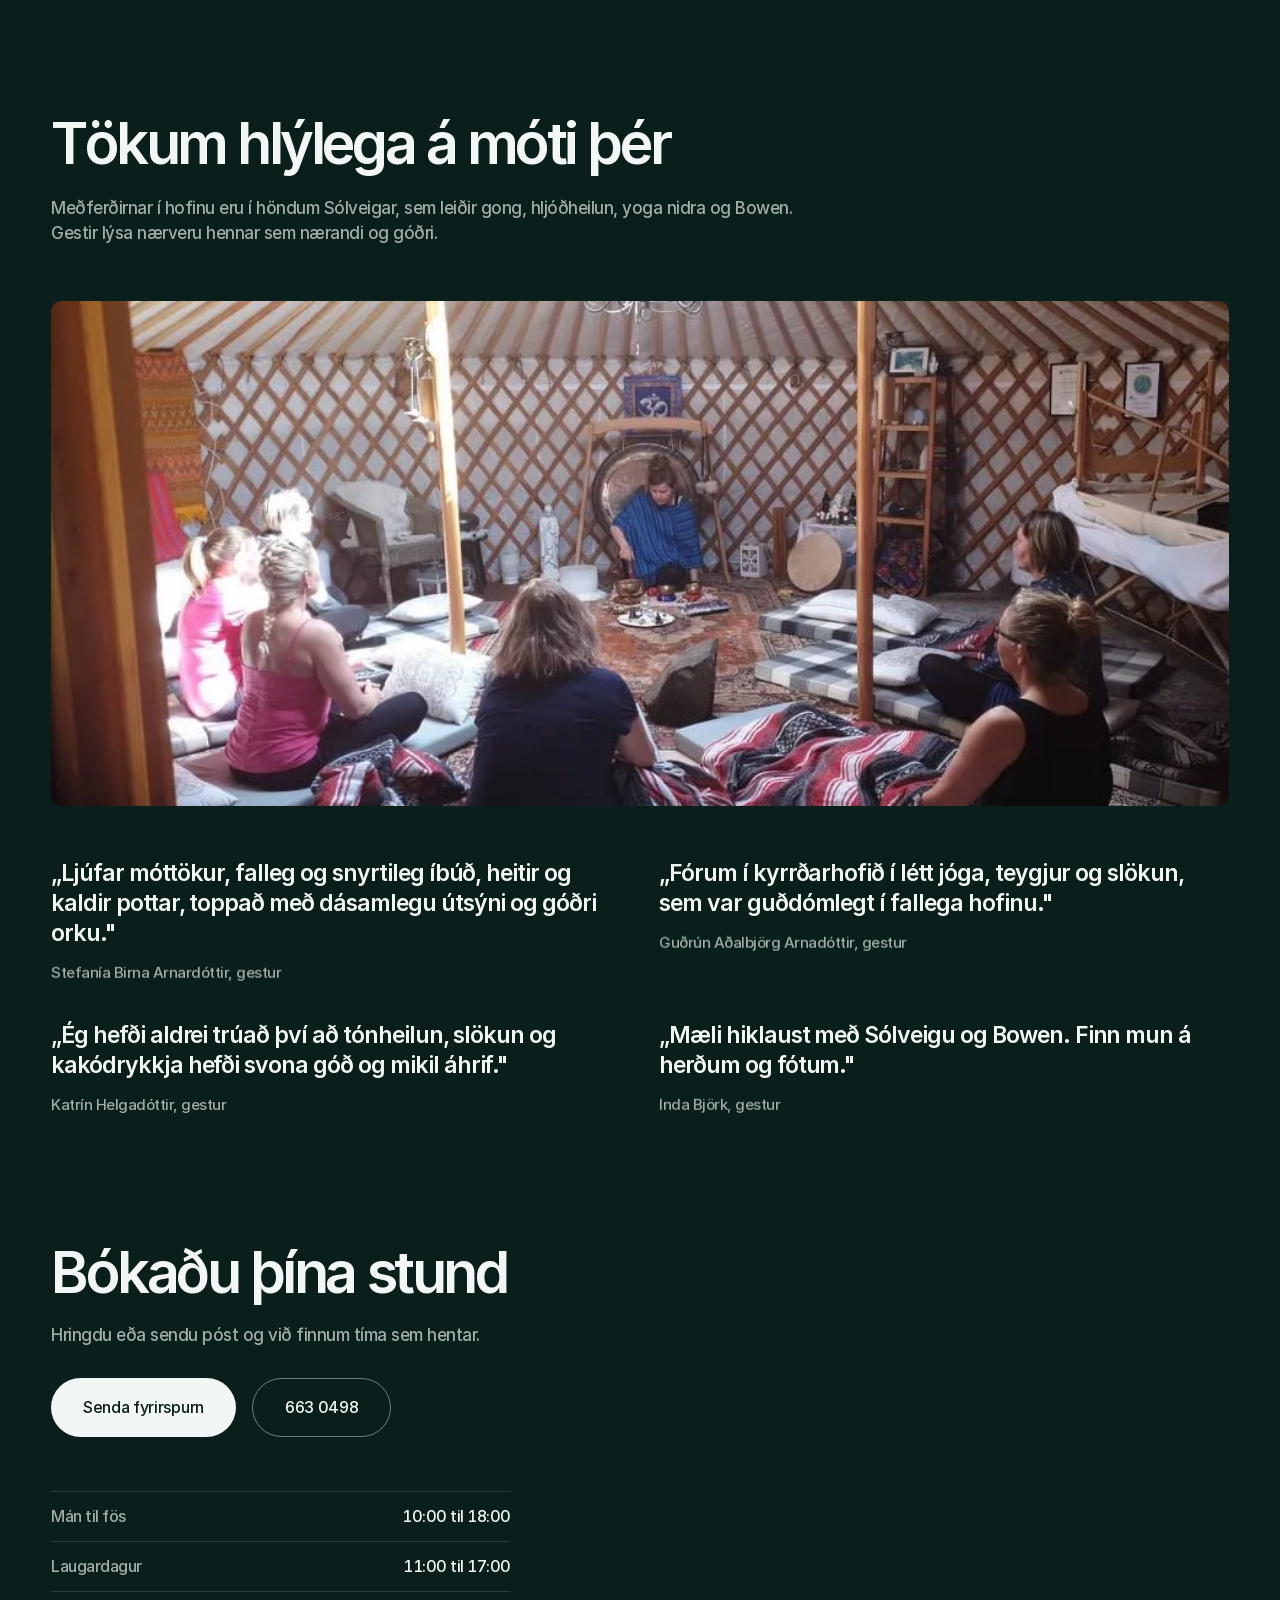
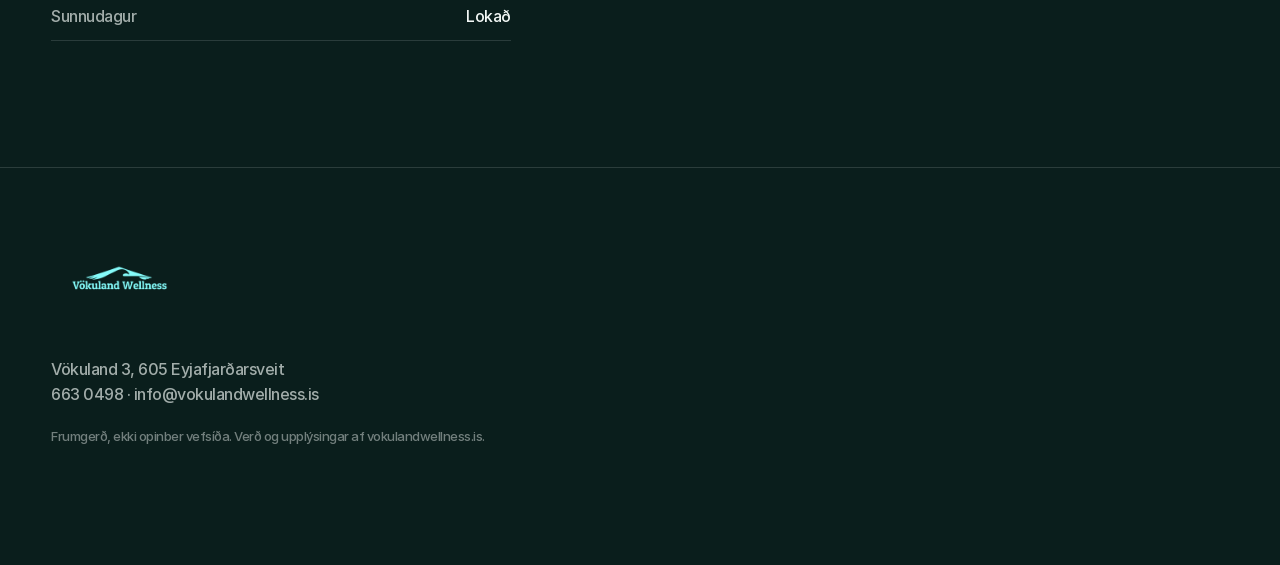
==== commit 4b483416: "Add LocalBusiness + LodgingBusiness JSON-LD" ====
--- a/index.html
+++ b/index.html
@@ -11,6 +11,62 @@
 <link rel="preload" href="assets/fonts/Inter-SemiBold.woff2" as="font" type="font/woff2" crossorigin>
 <link rel="preload" href="assets/img/hero-yurt-forsida.webp" as="image" fetchpriority="high">
 <link rel="stylesheet" href="styles.css">
+<script type="application/ld+json">
+{
+  "@context": "https://schema.org",
+  "@graph": [
+    {
+      "@type": "HealthAndBeautyBusiness",
+      "@id": "https://vokulandwellness.is/#wellness",
+      "name": "Vökuland Wellness",
+      "description": "Vellíðunarsetur í Eyjafjarðarsveit. Mongólskt kyrrðarhof með jóga, hljóðheilun, yoga nidra og Bowen meðferðum fyrir hópa, pör og einstaklinga.",
+      "url": "https://vokulandwellness.is/",
+      "telephone": "+354-663-0498",
+      "email": "info@vokulandwellness.is",
+      "address": {
+        "@type": "PostalAddress",
+        "streetAddress": "Vökuland 3",
+        "postalCode": "605",
+        "addressLocality": "Eyjafjarðarsveit",
+        "addressRegion": "Norðurland eystra",
+        "addressCountry": "IS"
+      },
+      "openingHoursSpecification": [
+        { "@type": "OpeningHoursSpecification", "dayOfWeek": ["Monday","Tuesday","Wednesday","Thursday","Friday"], "opens": "10:00", "closes": "18:00" },
+        { "@type": "OpeningHoursSpecification", "dayOfWeek": "Saturday", "opens": "11:00", "closes": "17:00" }
+      ],
+      "priceRange": "3.500-25.000 kr.",
+      "currenciesAccepted": "ISK",
+      "makesOffer": [
+        { "@type": "Offer", "name": "Gyðjudekur og spa", "price": "12500", "priceCurrency": "ISK", "description": "4 klst. fyrir hópa og pör, verð á mann." },
+        { "@type": "Offer", "name": "Kyrrðarjóga og hljóðheilun", "price": "6500", "priceCurrency": "ISK", "description": "Fyrir allt að 14 manns." },
+        { "@type": "Offer", "name": "Hjartanæring og kakóró", "price": "8000", "priceCurrency": "ISK", "description": "120 mínútur." },
+        { "@type": "Offer", "name": "Paradekur", "price": "25000", "priceCurrency": "ISK", "description": "Fyrir pör, 12.500 kr. á einstakling." },
+        { "@type": "Offer", "name": "Yoga nidra djúpslökun", "price": "3500", "priceCurrency": "ISK", "description": "60 mínútur, 3 eða fleiri, verð á mann." },
+        { "@type": "Offer", "name": "Bowen bandvefslosun", "price": "8000", "priceCurrency": "ISK", "description": "60 mínútur." }
+      ]
+    },
+    {
+      "@type": "LodgingBusiness",
+      "@id": "https://vokulandwellness.is/#gisting",
+      "name": "Vökuland Guesthouse",
+      "description": "Vel útbúin íbúð í Eyjafjarðarsveit, 12 km frá Akureyri, opin allt árið. Heitur pottur með útsýni yfir fjörðinn.",
+      "url": "https://vokulandwellness.is/gisting/",
+      "telephone": "+354-663-0498",
+      "email": "info@vokulandwellness.is",
+      "address": { "@id": "https://vokulandwellness.is/#wellness" },
+      "petsAllowed": false,
+      "numberOfRooms": 2,
+      "amenityFeature": [
+        { "@type": "LocationFeatureSpecification", "name": "Heitur pottur", "value": true },
+        { "@type": "LocationFeatureSpecification", "name": "Eldhús", "value": true },
+        { "@type": "LocationFeatureSpecification", "name": "Grill", "value": true },
+        { "@type": "LocationFeatureSpecification", "name": "Sauna (gegn aukagjaldi)", "value": true }
+      ]
+    }
+  ]
+}
+</script>
 </head>
 <body>
 
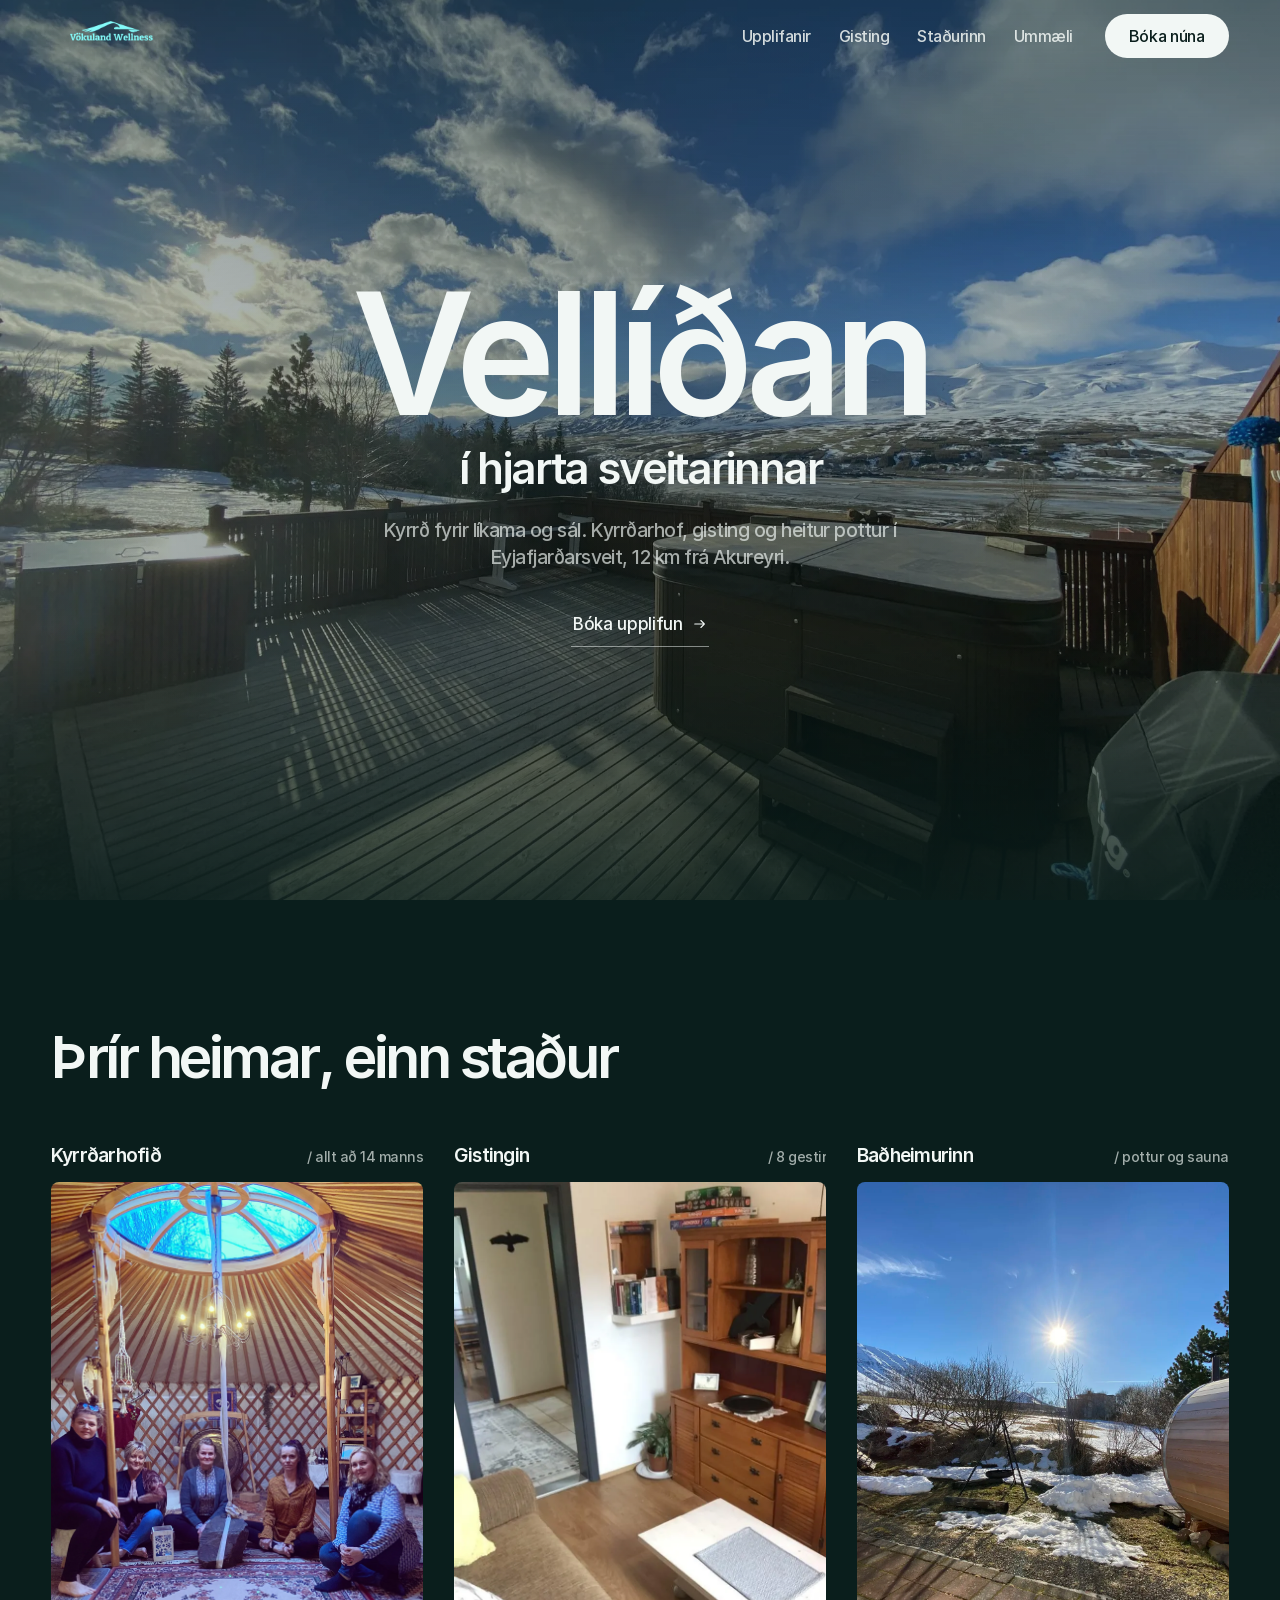
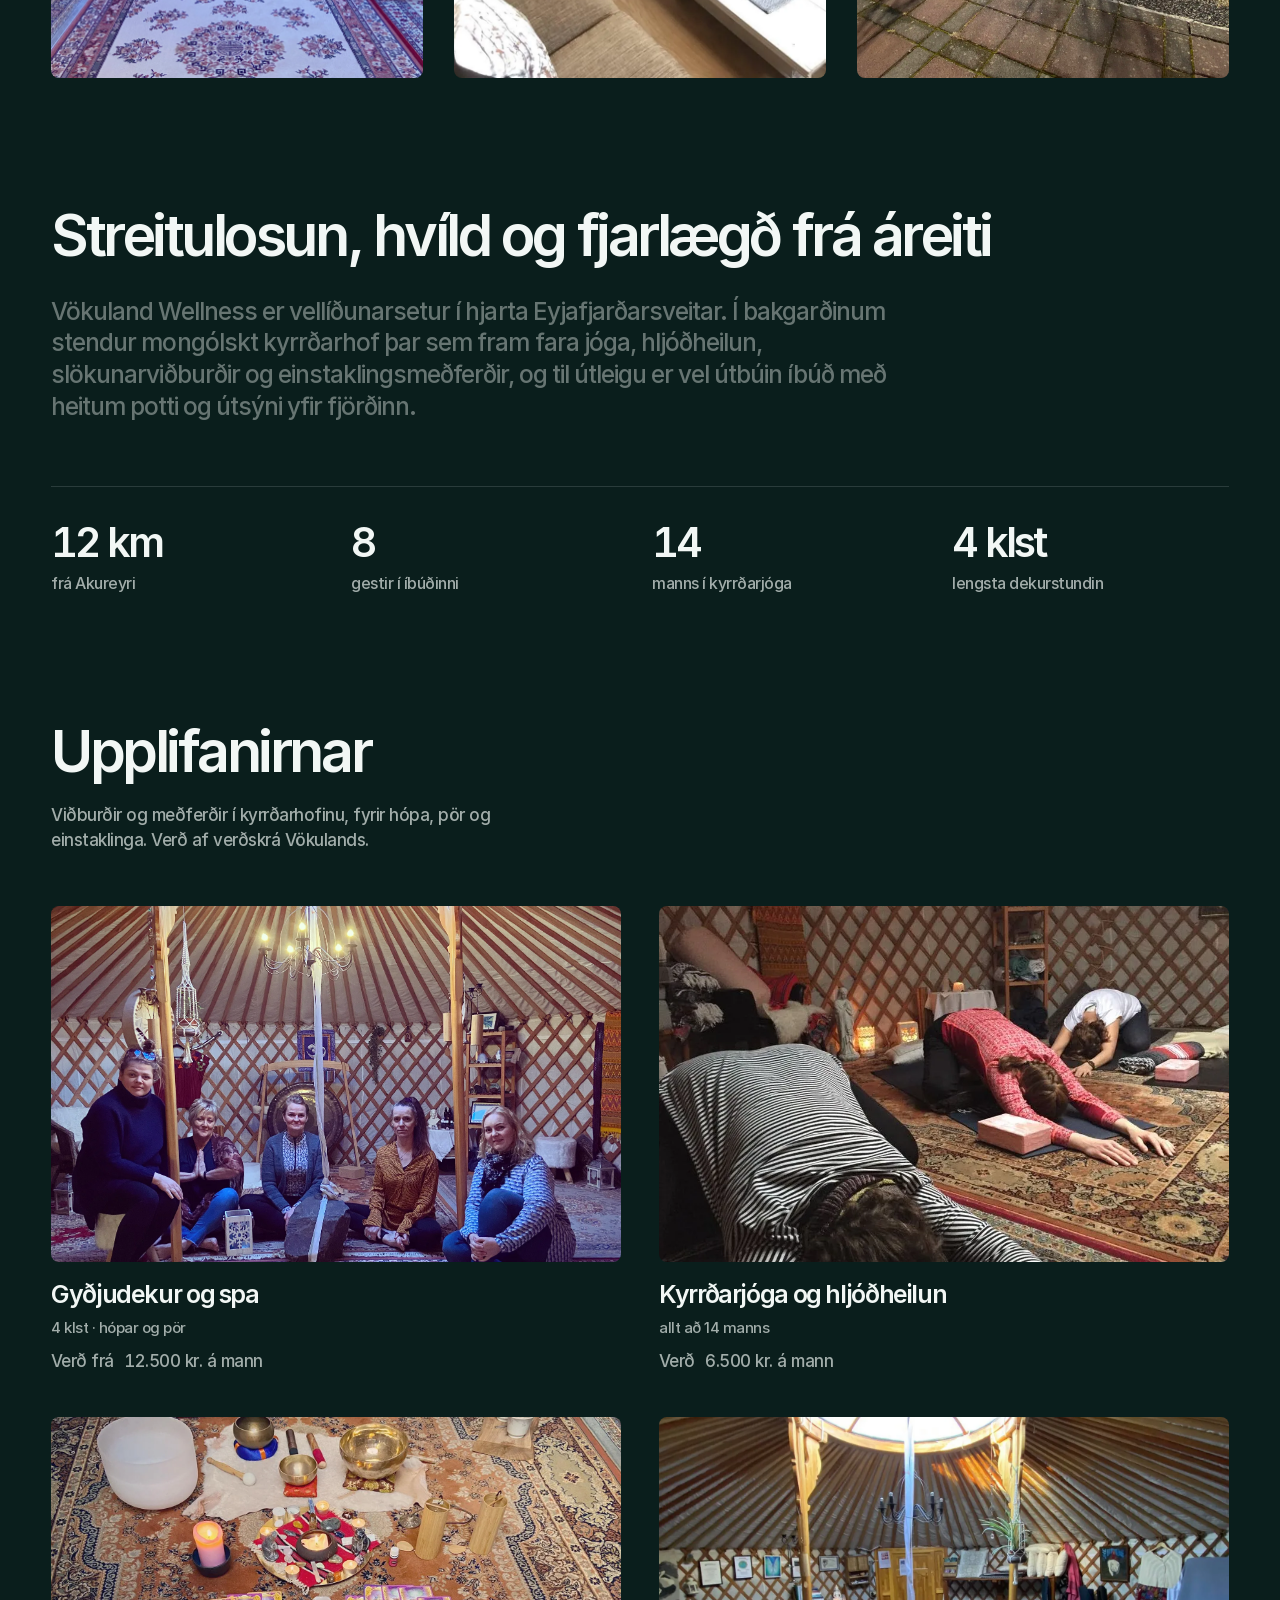
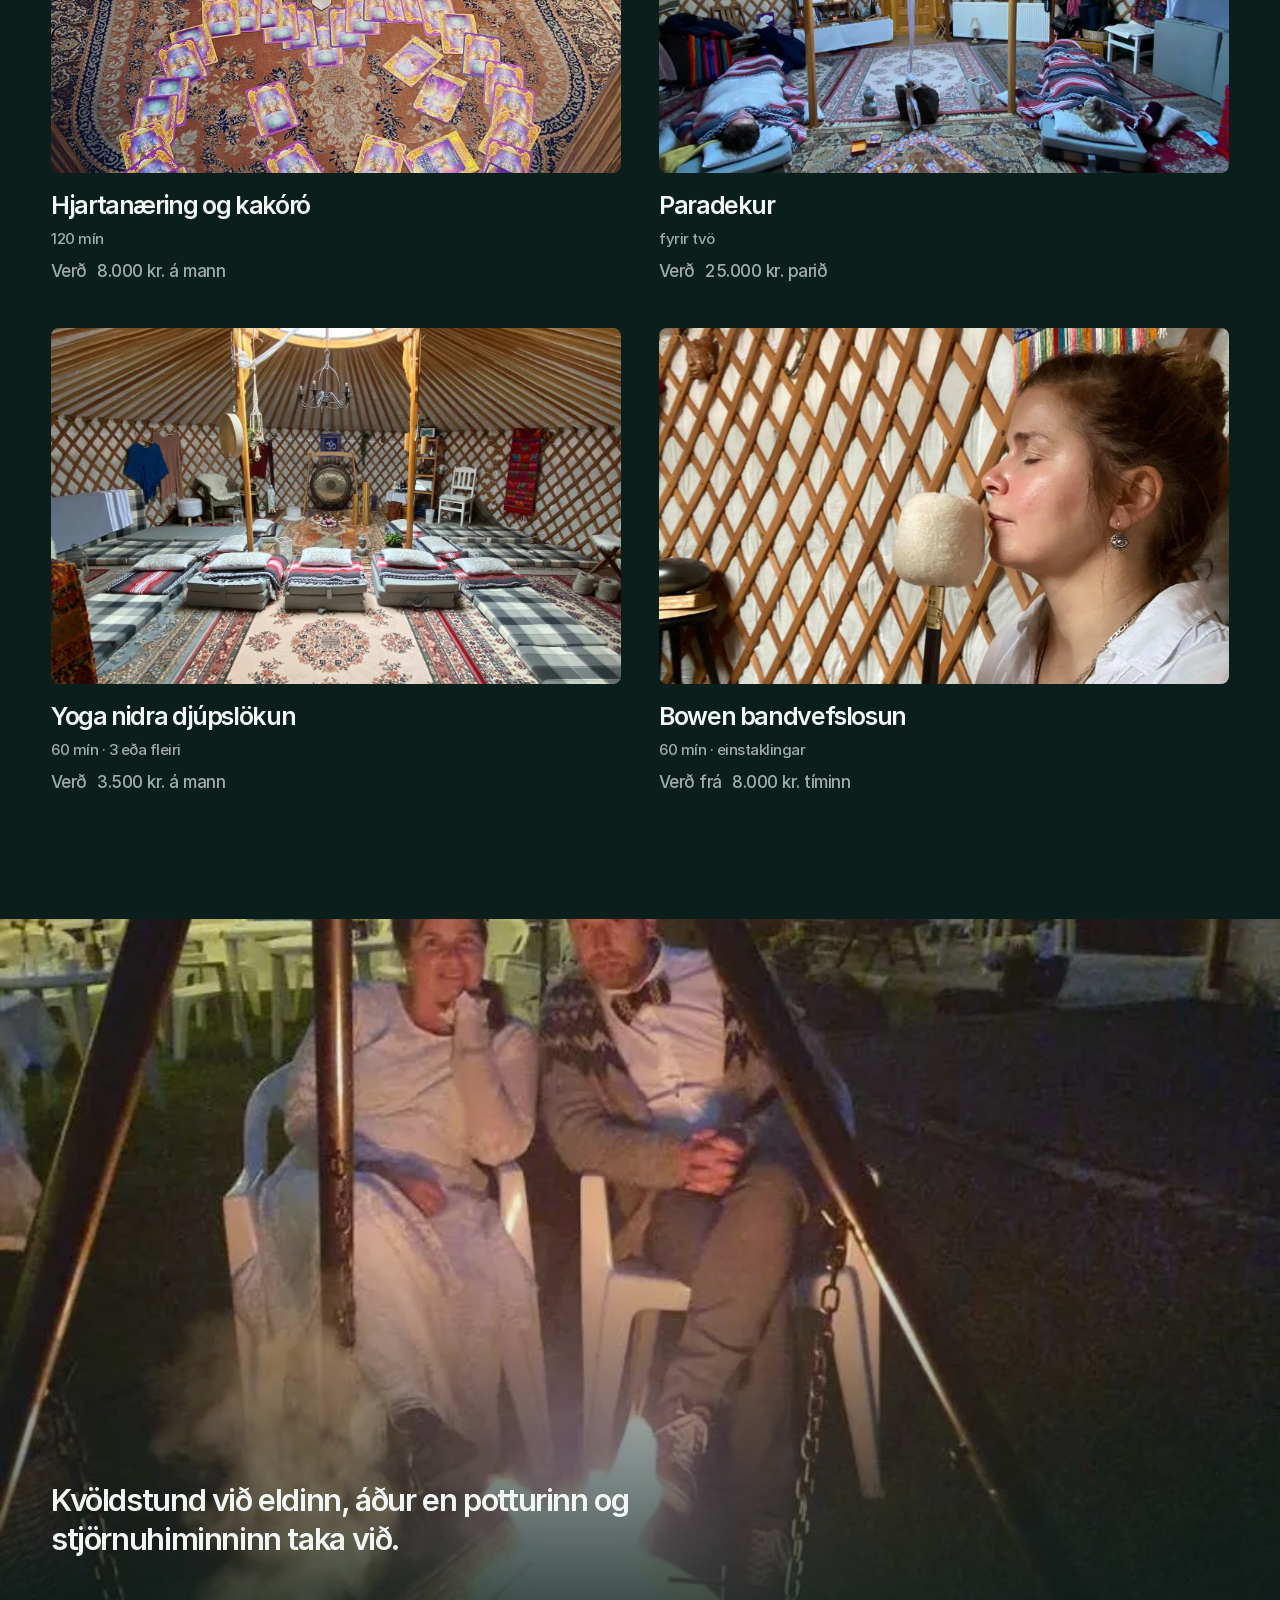
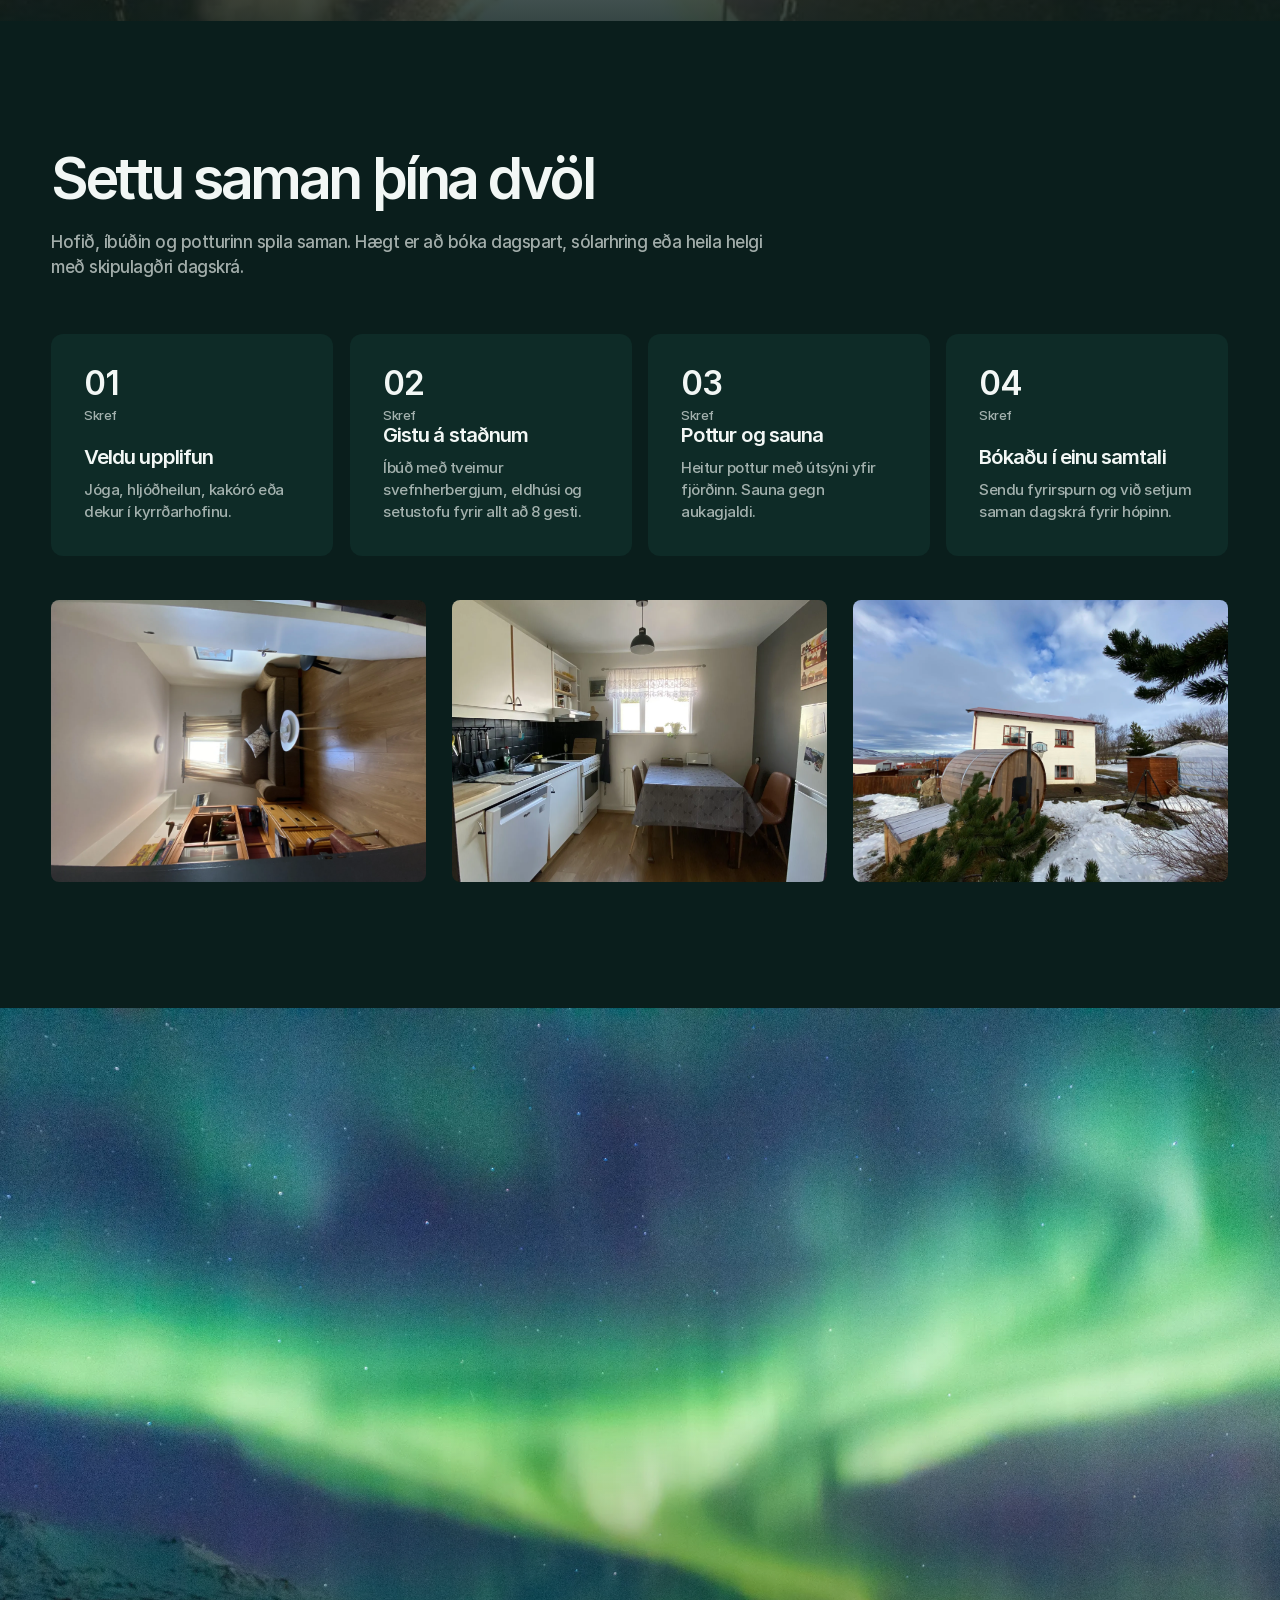
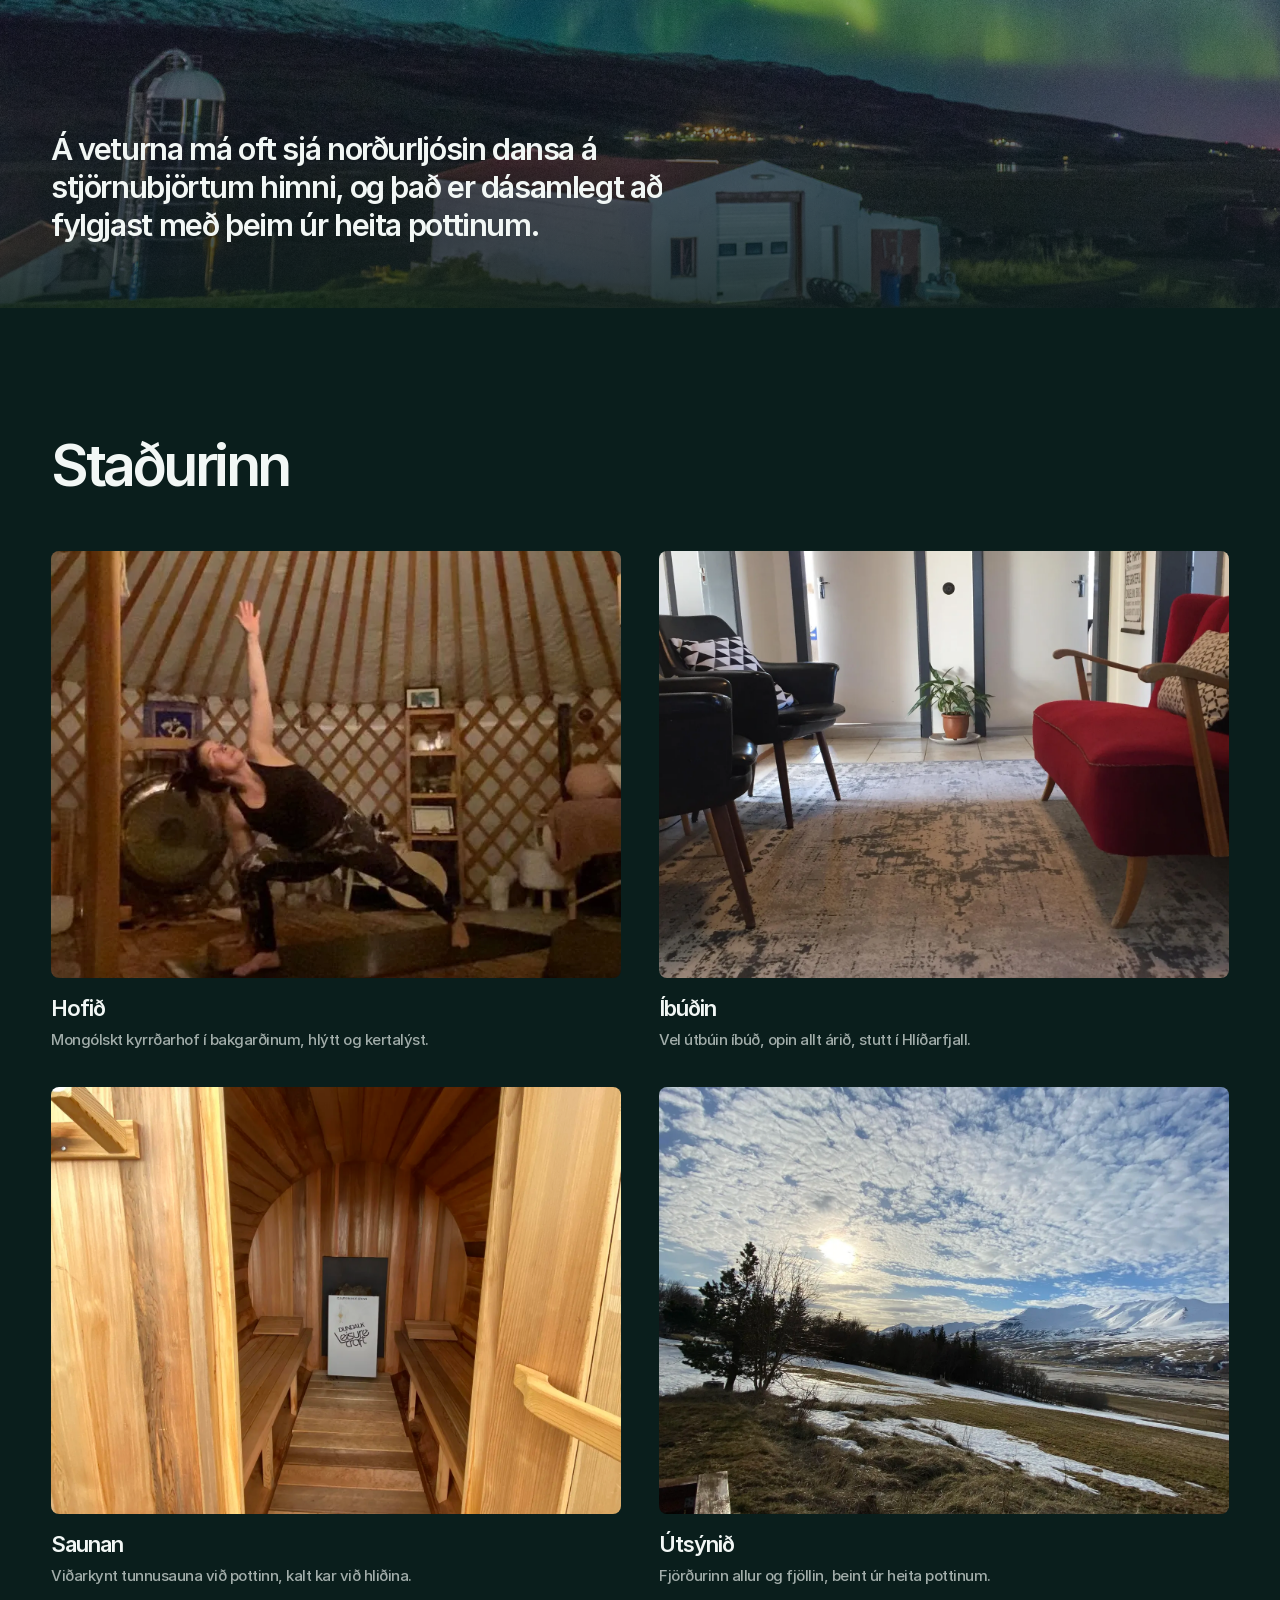
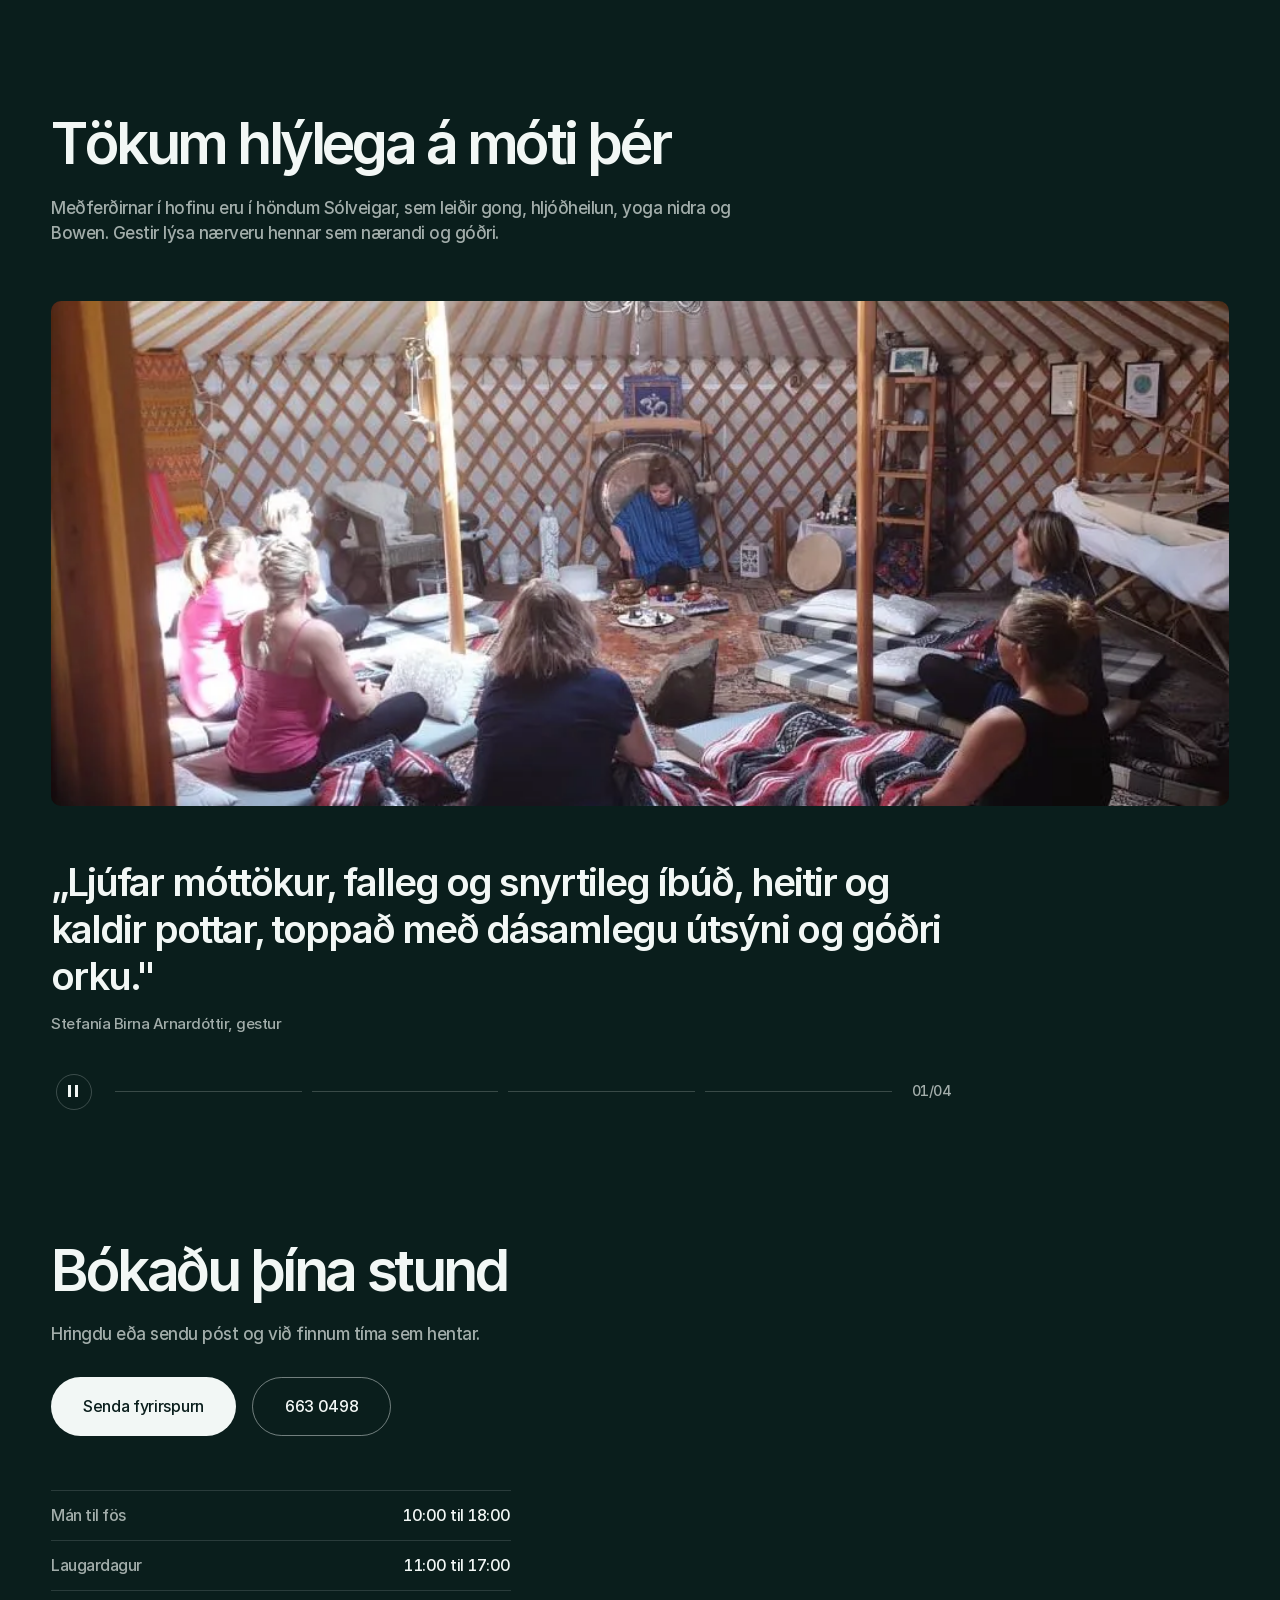
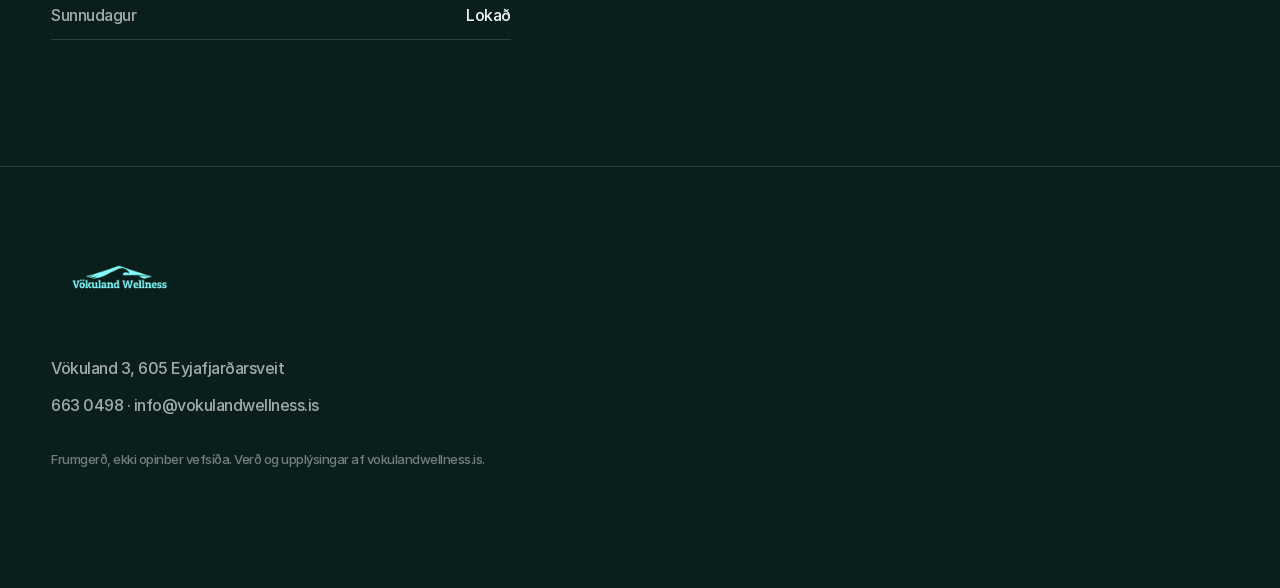
==== commit eb4f615d: "Own favicon on every page (32/48 PNG + apple-touch-icon from the brand's own mark) Co-Authored-By: C" ====
--- a/index.html
+++ b/index.html
@@ -7,7 +7,6 @@
 <meta name="description" content="Kyrrðarhof, gisting og heitur pottur í Eyjafjarðarsveit, 12 km frá Akureyri. Jóga, hljóðheilun, Bowen og dekurstundir fyrir hópa, pör og einstaklinga.">
 <meta name="robots" content="noindex, nofollow">
 <meta name="theme-color" content="#0A1E1C">
-<link rel="icon" type="image/png" href="assets/img/logo.png">
 <link rel="preload" href="assets/fonts/Inter-SemiBold.woff2" as="font" type="font/woff2" crossorigin>
 <link rel="preload" href="assets/img/hero-yurt-forsida.webp" as="image" fetchpriority="high">
 <link rel="stylesheet" href="styles.css">
@@ -67,6 +66,9 @@
   ]
 }
 </script>
+<link rel="icon" type="image/png" sizes="32x32" href="icons/favicon-32.png">
+<link rel="icon" type="image/png" sizes="48x48" href="icons/favicon-48.png">
+<link rel="apple-touch-icon" sizes="180x180" href="icons/apple-touch-icon.png">
 </head>
 <body>
 
--- a/styles.css
+++ b/styles.css
@@ -78,7 +78,7 @@
   display: inline-flex;
   align-items: center;
   gap: 10px;
-  padding: 6px 2px 12px;
+  padding: 10px 2px 12px;    /* 10 + 22 + 12 = 44px minimum tap target */
   color: var(--ink);
   font-size: 17px;
   font-weight: 500;
@@ -98,6 +98,8 @@
 
 
 @media (hover: hover) and (pointer: fine) {
+  .rot-toggle:hover::before { border-color: var(--ink); }
+  .rot-rail:hover::before { background: rgba(242, 247, 245, .45); }
   .btn:hover { transform: translateY(-2px); }
   .btn-quiet:hover .bq-arrow { transform: translateX(5px); }
   .btn-quiet:hover .bq-rule { opacity: 1; }
@@ -406,6 +408,84 @@
 }
 .quote cite { display: block; margin-top: 14px; font-style: normal; color: var(--ink-60); font-size: 15px; }
 
+/* ---------- testimonial rotator (JS upgrade; without JS the grid above stands) ---------- */
+.quotes.is-rot {
+  display: grid;
+  grid-template-columns: 1fr;
+  max-width: 900px;
+  min-height: 0;
+}
+.quotes.is-rot .quote {
+  grid-area: 1 / 1;                    /* every slide shares one cell: height = tallest, no JS measuring */
+  visibility: hidden;
+}
+.quotes.is-rot .quote.is-on { visibility: visible; }
+.quotes.is-rot .quote blockquote {
+  font-size: clamp(24px, 3vw, 40px);   /* one quote at a time earns editorial scale */
+  line-height: 1.22;
+  letter-spacing: -0.05em;
+}
+.rot-bar {
+  margin-top: clamp(28px, 4vh, 44px);
+  display: flex;
+  align-items: center;
+  gap: 20px;
+  max-width: 900px;
+}
+.rot-rails { display: flex; gap: 10px; flex: 1; }
+.rot-rail {
+  flex: 1;
+  position: relative;
+  height: 44px;                        /* 44px hit area, 1px visible line centred in it */
+  background: none;
+  border: 0;
+  padding: 0;
+  cursor: pointer;
+}
+.rot-rail::before {
+  content: '';
+  position: absolute;
+  left: 0; right: 0; top: 50%;
+  height: 1px;
+  background: rgba(242, 247, 245, .2);
+}
+.rot-fill {
+  position: absolute;
+  left: 0; right: 0; top: 50%;
+  height: 1px;
+  background: var(--ink);
+  transform: scaleX(0);
+  transform-origin: left center;
+}
+.rot-toggle {
+  flex: none;
+  position: relative;
+  width: 44px; height: 44px;           /* 44px hit area; the ring below stays 34px visually */
+  display: grid;
+  place-items: center;
+  background: none;
+  border: 0;
+  color: var(--ink);
+  cursor: pointer;
+}
+.rot-toggle::before {
+  content: '';
+  position: absolute;
+  left: 50%; top: 50%;
+  width: 34px; height: 34px;
+  margin: -17px 0 0 -17px;
+  border: 1px solid rgba(242, 247, 245, .22);
+  border-radius: 50%;
+  transition: border-color .18s var(--ease-soft);
+}
+.rot-toggle svg { display: block; position: relative; }
+.rot-count {
+  flex: none;
+  color: var(--ink-60);
+  font-size: 14px;
+  font-variant-numeric: tabular-nums;
+}
+
 /* ---------- booking ---------- */
 .booking { padding: clamp(96px, 14vh, 176px) var(--pad-x) clamp(96px, 14vh, 160px); text-align: left; }
 .booking-sub { margin-top: 20px; color: var(--ink-60); font-size: 17px; }
@@ -484,3 +564,6 @@
   .btn:hover { transform: none !important; }
   .bq-arrow { transition-property: none !important; }
 }
+
+/* footer contact links are the most-tapped thing on a phone: give them a real target */
+.foot address a { display: inline-block; padding: 12px 0; }
